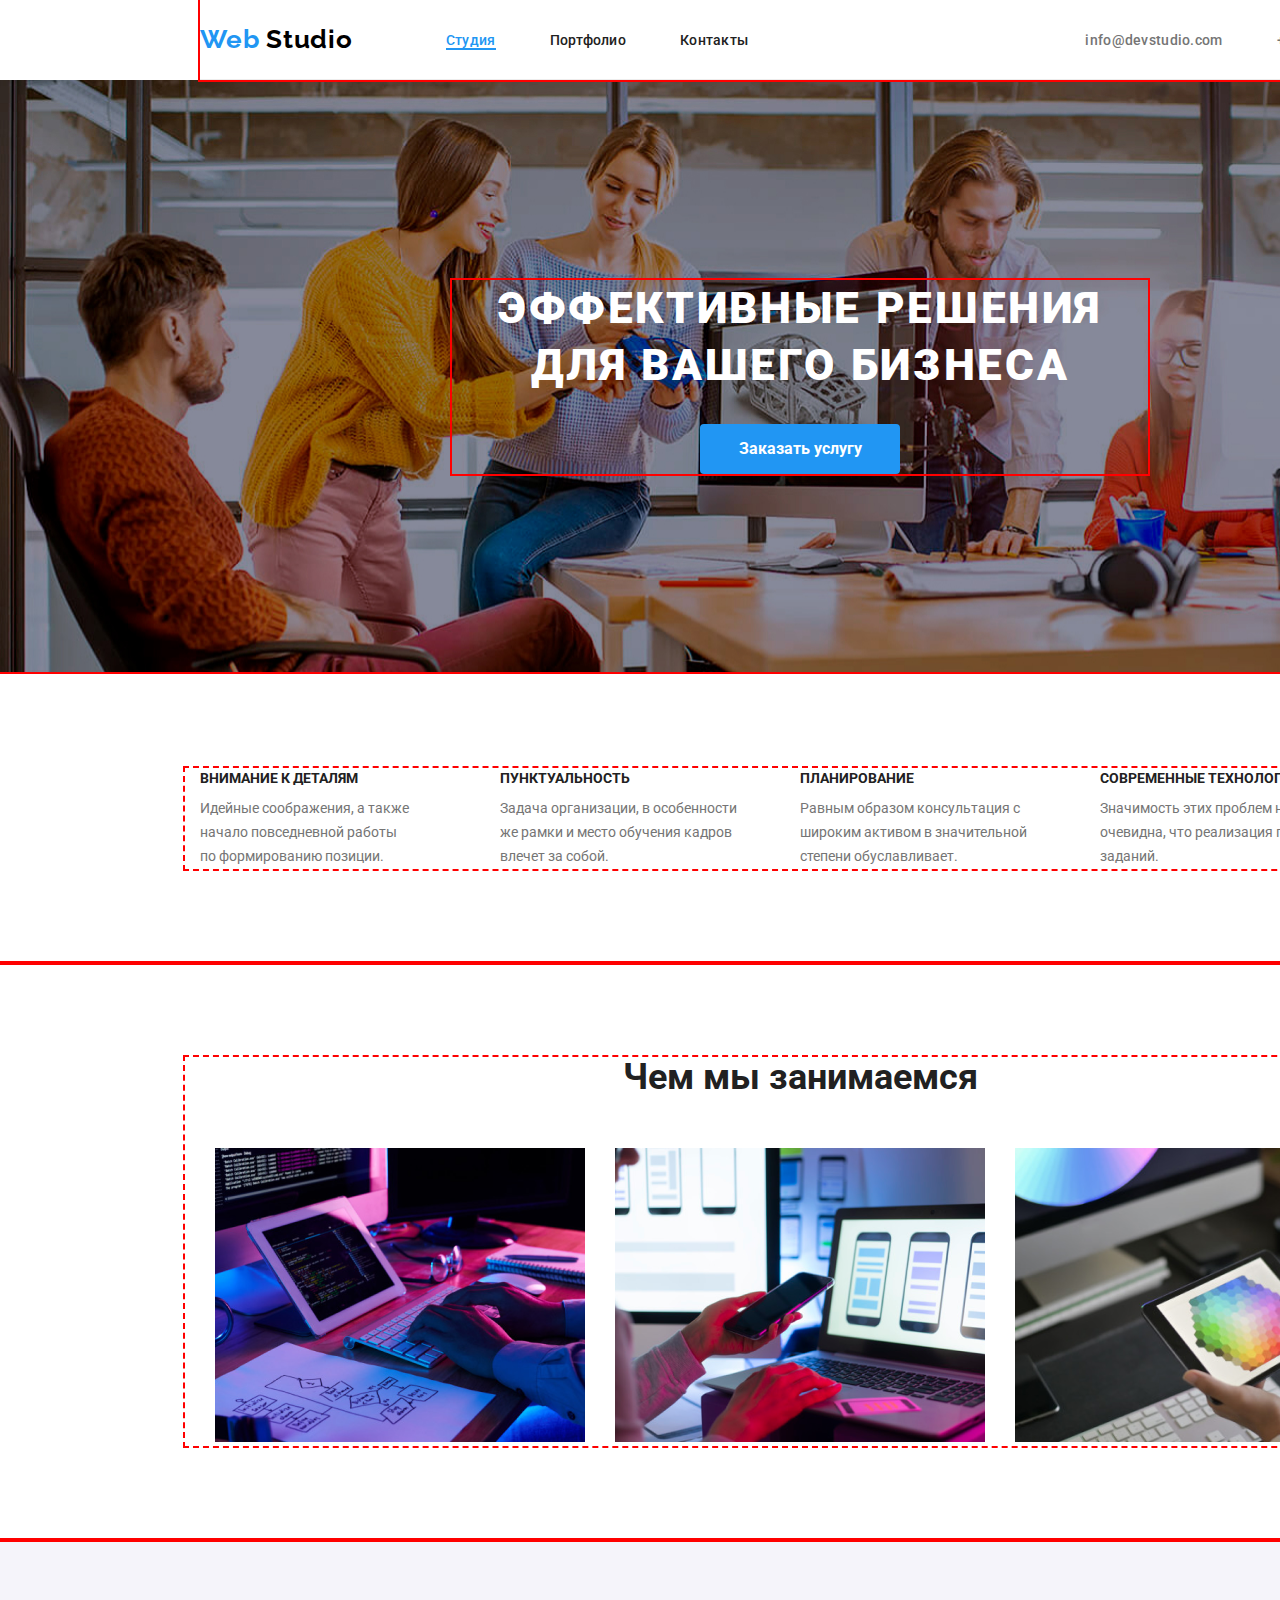
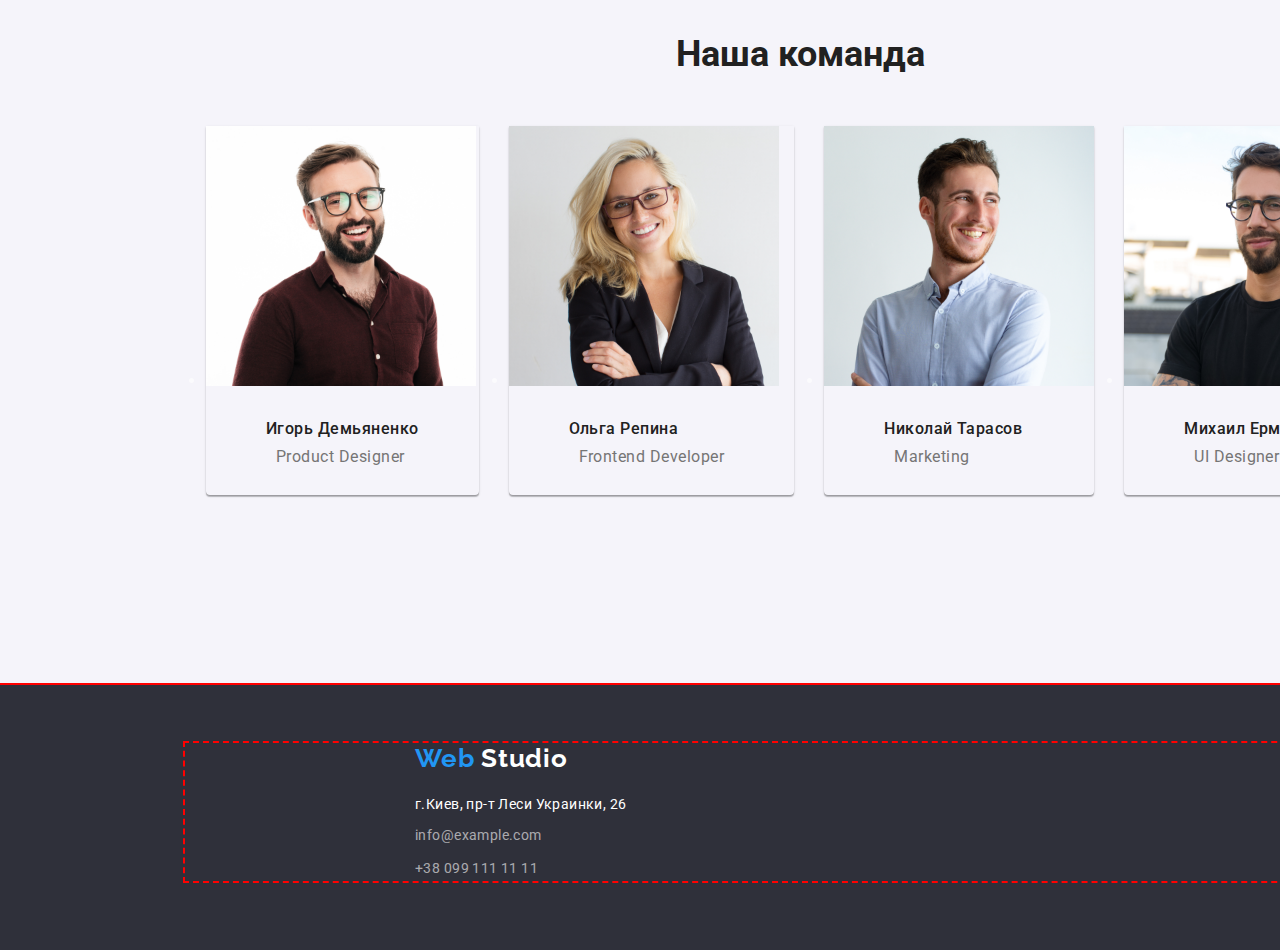
==== index.html @ 1b4ae02f "Делает отступы и сетки на страницах" ====
<!DOCTYPE html>
<html lang="eu">

<head>
    <meta charset="UTF-8">
    <meta name="viewport" content="width=device-width, initial-scale=1.0">
    <link rel="preconnect" href="https://fonts.gstatic.com">
    <link href="https://fonts.googleapis.com/css2?family=Raleway:wght@700&family=Roboto:wght@400;500;700;900&display=swap"
        rel="stylesheet">
    <link rel="stylesheet" type="text/css" href="css/style.css">
    <title>Studio</title>
</head>

<body class="page">

    <!--Шапка сайта-->
    <header class="header portfolio">
        <nav class="nav">

            <a href="index.html" class="logo">
                <span class="logo-web">Web</span> Studio
            </a>
        
            <div class="menu">
                <ul class="site-nav list">
                    <li class="li">
                        <a href="./index.html" class="link current">Студия</a>
                    </li>
                    <li class="li">
                        <a href="./portfolio.html" class="link">Портфолио</a>
                    </li>
                    <li class="li">
                        <a href="#" class="link">Контакты</a>
                    </li>
                </ul>
            </div>
        </nav>

        <div class="contact">
            <ul class="nav-contact list">
                <li class="li">
                    <a href="mail:vladzajcenko077@gmail.com" class="mail">info@devstudio.com</a>
                </li>
                <li class="li">
                    <a href="tel:+380976814617" class="tel">+38096-111-11-11</a>
                </li>
            </ul>
        </div>
    </header>

    <!--Контент страницы-->

    <main>

    <!--Герой-->
        <section class="hero">

            <div class="hero-div">
                <h1 class="hero-title">Эффективные решения <br>для вашего бизнеса</h1>
                <button class="button" type="button">Заказать услугу</button>
            </div>

        </section>
    <!--Особенности-->
        <section class="section feature">
            <div class="container">
                <ul class="feature-list">
                    <li class="li">
                        <h3 class="title">Внимание к деталям</h3>
                        <p class="text">Идейные соображения, а также<br>начало повседневной работы<br> по формированию позиции.</p>
                    </li>
                    <li class="li">
                        <h3 class="title">Пунктуальность</h3>
                        <p class="text">Задача организации, в особенности<br> же рамки и место обучения кадров<br> влечет за собой.
                        </p>
                    </li>
                    <li class="li">
                        <h3 class="title">Планирование</h3>
                        <p class="text">Равным образом консультация с<br> широким активом в значительной<br> степени обуславливает.
                        </p>
                    </li>
                    <li class="li">
                        <h3 class="title">Современные технологии</h3>
                        <p class="text">Значимость этих проблем настолько<br> очевидна, что реализация плановых<br> заданий.</p>
                    </li>
                </ul>
            </div>
        </section>
    <!--Чем мы занимаемся-->
        <section class="section work">
         
            <div class="container">
                <h2 class="section-title">Чем мы занимаемся</h2>

                    <ul class="work-team">
                        <li class="li">
                            <img src="./img/work-team/img.png" alt="Desktop applications" width="370" height="294">
                        </li>
                        <li class="li">
                            <img src="./img/work-team/img (1).png" alt="Mobile applications" width="370" height="294">
                        </li>
                        <li class="li">
                            <img src="./img/work-team/img (2).png" alt="Design solutions" width="370" height="294">
                        </li>
                    </ul>
            

            </div>
        </section>
    <!--Наша команда-->
        <section class="section team">
            <div class="container-our-team">

                <h2 class="section-title">Наша команда</h2>

                <ul class="team-list">
                    
                        <li class="li">
                            <img src="./img/our-team/Igor.png" alt="Igor Demyanenko" width="270" height="260">
                            <h3 class="name">Игорь Демьяненко </h3>
                            <p class="profesion" lang="eu">Product Designer</p>
                        </li>
                    
                    
                        <li class="li">
                            <img src="./img/our-team/Olga.png" alt="Olga Repina" width="270" height="260">
                            <h3 class="name">Ольга Репина </h3>
                            <p class="profesion" lang="eu">Frontend Developer</p>
                        </li>
                    
                    
                        <li class="li">
                            <img src="./img/our-team/Nikolay.png" alt="Nikolay Tarasov" width="270" height="260">
                            <h3 class="name">Николай Тарасов </h3>
                            <p class="profesion" lang="eu">Marketing</p>
                        </li>
                    
                    
                        <li class="li">
                            <img src="./img/our-team/Myhail.png" alt="Mikhail Ermakov" width="270" height="260">
                            <h3 class="name">Михаил Ермаков </h3>
                            <p class="profesion" lang="eu">UI Designer</p>
                        </li>
                    
                </ul>
            </div>
        </section>
    </main>
    
    <!--Подвал сайта-->
    <footer class="footer">
        <div class="container">
            <a href="index.html" class="logo">
                <span class="logo-web">Web</span> Studio
            </a>
        
            <div class="address">   
                        <address class="footer-map">
                            <a href="https://goo.gl/maps/x1BmMCi1yaTW1G2x5" target="_blank" class="addres">г.Киев, пр-т Леси Украинки, 26</a>
                        </address>
                    
                        <address class="footer-mail">
                            <a href="mail:vladzajcenko077@gmail.com" class="mail">info@example.com</a>
                        </address>
                
                        <address class="footer-tel">
                            <a href="tel:+380976814617" class="tel">+38 099 111 11 11</a>
                        </address>
            </div>
        </div>
    </footer>
</body>

</html>
---- css/style.css ----
:root {
  --font-text-title: 'Roboto', sans-serif;
  --font-text-logo: 'Raleway', sans-serif;

  --primary-text-color: rgba(255, 255, 255, 0.6);
  --title-text-color: #212121;
  --secondary-color: #2196f3;
  --paragraph-color: #757575;
}
* {
  margin: 0px;
  padding: 0px;
}
/*---Body---*/
.page {
  width: 1600px;
  background-color: #ffffff;
  color: var(--primary-text-color);
  font-family: var(--font-text-title);
}
.section-title {
  color: var(--title-text-color);
  font-family: var(--font-text-title);
  font-weight: 700;
  font-size: 36px;
  line-height: 1.16;

  text-align: center;
}
/*=====Container=====*/
.container {
  width: 1200px;
  padding-left: 15px;
  padding-right: 15px;
  margin-left: auto;
  margin-right: auto;
  outline: 2px dashed red;
}
/*---Logo---*/
.logo {
  color: #000000;
  font-family: var(--font-text-logo);
  font-size: 26px;
  font-weight: 700;
  line-height: 1.193;
  letter-spacing: 0.03em;

  text-decoration: none;
}
.footer .logo {
  color: #ffffff;
  font-family: var(--font-text-logo);
  font-size: 26px;
  font-weight: 700;
  line-height: 1.193;
  letter-spacing: 0.03em;

  text-decoration: none;
}
.logo-web {
  color: var(--secondary-color);
}

/*====== Header ======*/
.nav {
  display: flex;
  align-items: center;
}
header {
  outline: 2px solid red;
  width: 1200px;
  padding: 24px 0;
  margin-left: auto;
  margin-right: auto;
  display: flex;
}

/*========== Nav-contact ===========*/

.contact {
  display: flex;
  align-items: center;
  margin-left: auto;
}
.nav-contact .li {
  display: inline-block;
}
.nav-contact .tel,
.nav-contact .mail {
  color: var(--paragraph-color);
  font-size: 14px;
  font-family: var(--font-text-title);
  font-weight: 500;
  line-height: 1.1;
  letter-spacing: 0.02em;

  text-decoration: none;

  margin-left: 50px;
}
.nav-contact .mail {
  margin-left: 0px;
}
.nav-contact .tel:focus,
.nav-contact .tel:hover {
  color: var(--secondary-color);
  font-size: 14px;
  font-family: var(--font-text-title);
  font-weight: 500;
  letter-spacing: 0.02em;

  text-decoration: none;
}
.nav-contact .mail:focus,
.nav-contact .mail:hover {
  color: var(--secondary-color);
  font-size: 14px;
  font-family: var(--font-text-title);
  font-weight: 500;
  letter-spacing: 0.02em;

  text-decoration: none;
}

/*========= Site-nav ==========*/

.menu {
  margin-left: 93px;
  display: inline-block;
}
.site-nav .li {
  margin-left: 50px;
  display: inline-block;
}
.site-nav .li:first-child {
  margin-left: 0px;
}
.site-nav .link {
  color: var(--title-text-color);
  font-family: var(--font-text-title);
  font-size: 14px;
  font-weight: 500;
  line-height: 1.1;
  letter-spacing: 0.02em;

  text-decoration: none;
}
.site-nav .link.current {
  color: var(--secondary-color);
  border-bottom: 2px solid var(--secondary-color);
}
.site-nav .link:hover,
.site-nav .link:focus {
  color: var(--secondary-color);
  font-family: var(--font-text-title);
  font-size: 14px;
  font-weight: 500;
  letter-spacing: 0.02em;

  text-decoration: none;
}

/*========== Hero =========*/
.hero {
  width: 1600px;
  text-align: center;
  padding-top: 200px;
  padding-bottom: 200px;
  background: url('../img/Hero.jpg');
}
.hero-div {
  display: flex;
  flex-direction: column;
  align-items: center;
  width: 696px;
  margin-left: auto;
  margin-right: auto;
  outline: 2px solid red;
}
.hero-title {
  color: #ffffff;
  font-style: normal;
  font-family: var(--font-text-title);
  font-weight: 900;
  font-size: 44px;
  line-height: 1.3;
  letter-spacing: 0.06em;

  text-align: center;
  text-transform: uppercase;
}

.hero .button {
  width: 200px;
  height: 50px;

  color: #ffffff;
  font-family: var(--font-text-title);
  font-size: 16px;
  font-weight: 700;
  line-height: 1.8;

  background-color: var(--secondary-color);
  border: 6px solid var(--secondary-color);
  border-radius: 4px;

  margin-top: 30px;
}
/*---Feature---*/
.section.feature {
  padding-left: 15px;
  padding-right: 15px;
  padding-top: 94px;
  margin-left: auto;
  margin-right: auto;
  padding-bottom: 94px;

  outline: 2px solid red;
}
.feature-list {
  align-items: center;
  justify-content: ;
  display: flex;
}
.feature-list .li {
  margin-right: 30px;
  width: 270px;
}

.feature-list .title {
  color: var(--title-text-color);
  font-family: var(--font-text-title);
  font-weight: 700;
  font-size: 14px;
  line-height: 1.14;
  text-transform: uppercase;
}
.feature-list .text {
  color: var(--paragraph-color);
  font-family: var(--font-text-title);
  font-weight: 400;
  font-size: 14px;
  line-height: 1.7;

  margin-top: 10px;
}

/*---Work Team---*/
.container-work-list {
  margin-top: 50px;
  justify-content: center;
  display: flex;
}

.section.work {
  padding-left: 15px;
  padding-right: 15px;
  padding-top: 94px;
  margin-left: auto;
  margin-right: auto;
  padding-bottom: 94px;
  outline: 2px solid red;
}
.work-team {
  margin-top: 50px;
  justify-content: center;
  display: flex;
}
.work-team .li {
  margin-left: 30px;
}
.work-team .li:first-child {
  margin-left: 0px;
}

/*---Our-team---*/

.section.team {
  outline: 2px solid red;
  margin-left: auto;
  margin-right: auto;
  background: #f5f4fa;
  padding: 94px 0px;
}
.team-list {
  margin-top: 50px;

  justify-content: center;
  display: flex;
}
.team-list .li {
  margin-right: 30px;
  box-shadow: 0px 1px 3px rgba(0, 0, 0, 0.12), 0px 1px 1px rgba(0, 0, 0, 0.14), 0px 2px 1px rgba(0, 0, 0, 0.2);
  border-radius: 0px 0px 4px 4px;
}
.team-list .li:last-child {
  margin-right: 0px;
}
.team-list .name {
  margin: 30px 60px 10px 60px;

  color: var(--title-text-color);
  font-family: var(--font-text-title);
  font-size: 16px;
  font-weight: 500;
  line-height: 1.1;
  letter-spacing: 0.03em;
}
.team-list .profesion {
  margin: 10px 70px 30px 70px;

  color: var(--paragraph-color);
  font-family: var(--font-text-title);
  font-style: normal;
  font-weight: 400;
  font-size: 16px;
  line-height: 1.1;
  letter-spacing: 0.03em;
}

/*---Footer---*/

footer {
  width: 1600px;
  background-color: #2f303a;
  padding: 60px 0px;
}
.footer .logo {
  margin-left: 215px;
}
.footer .address {
  width: 231px;
  margin-top: 20px;
  margin-left: 215px;
}
.footer .addres {
  color: #ffffff;
  font-family: var(--font-text-title);
  font-size: 14px;
  font-weight: 400;
  font-style: normal;
  line-height: 1.4;
  letter-spacing: 0.03em;
  text-decoration: none;
}
.footer .mail,
.footer .tel {
  color: rgba(255, 255, 255, 0.6);
  font-family: var(--font-text-title);
  font-size: 14px;
  font-weight: 400;
  font-style: normal;
  line-height: 1.7;
  letter-spacing: 0.03em;
  text-decoration: none;
}
.footer .mail:hover,
.footer .mail:focus {
  color: var(--secondary-color);
}
.footer .tel:hover,
.footer .tel:focus {
  color: var(--secondary-color);
}

/*---PORTFOLIO---*/

.header.portfolio {
  border-bottom: 1px solid #ececec;
}

/*---CONTENT---*/

.content {
  width: 1170px;
  margin-left: auto;
  margin-right: auto;
  margin-top: 94px;
}

/*---Filter-list---*/

.filter-list {
  margin-left: 280px;
}
.filter-list .li {
  height: 38px;
  margin-left: 10px;
  display: inline-block;
}
.filter-list .li:first-child {
  margin-left: 0px;
}
.filter-list .button {
  justify-content: center;
  font-family: Roboto, sans-serif;
  font-weight: 500;
  font-size: 16px;
  line-height: 1.6;
  letter-spacing: 0.03em;
  text-align: center;

  background-color: #f5f4fa;
  border: 2px solid #f5f4fa;
  border-radius: 4px;
}
.filter-list .button:hover {
  background-color: #2196f3;
  color: #ffffff;
  border: 2px solid #2196f3;
}
.filter-list .button:focus {
  background-color: #2196f3;
  color: #ffffff;
  border: 2px solid #2196f3;
}

/*---Work-list---*/
.container-our-team {
  width: 1200px;
  padding-left: 0px;
  padding-right: 0px;
  padding-bottom: 94px;
  margin-left: auto;
  margin-right: auto;
}
.work-list {
  display: flex;
  flex-wrap: wrap;

  margin-left: -30px;
  margin-top: -30px;
  padding: 0;
}
.work-list .li {
  padding: 0px;
  margin-left: 30px;
  margin-top: 30px;
  flex-basis: calc(100% / 3 - 30px);

  outline: 2px solid #eeeeee;
  width: 370px;
}
.work-list .title {
  color: var(--title-text-color);
  font-family: Roboto, sans-serif;
  font-size: 18px;
  font-weight: 700;
  line-height: 2;
  letter-spacing: 0.06em;

  margin-top: 20px;
  margin-left: 24px;
}
.work-list .text {
  color: var(--paragraph-color);
  font-family: Roboto, sans-serif;
  font-size: 16px;
  font-weight: 400;
  line-height: 1.8;
  letter-spacing: 0.03em;

  margin-top: 4px;
  margin-bottom: 20px;
  margin-left: 24px;
}
.work-list .link {
  text-decoration: none;
}
/*---Addres---*/
.footer-map,
.footer-mail,
.footer-tel {
  margin-bottom: 9px;
}
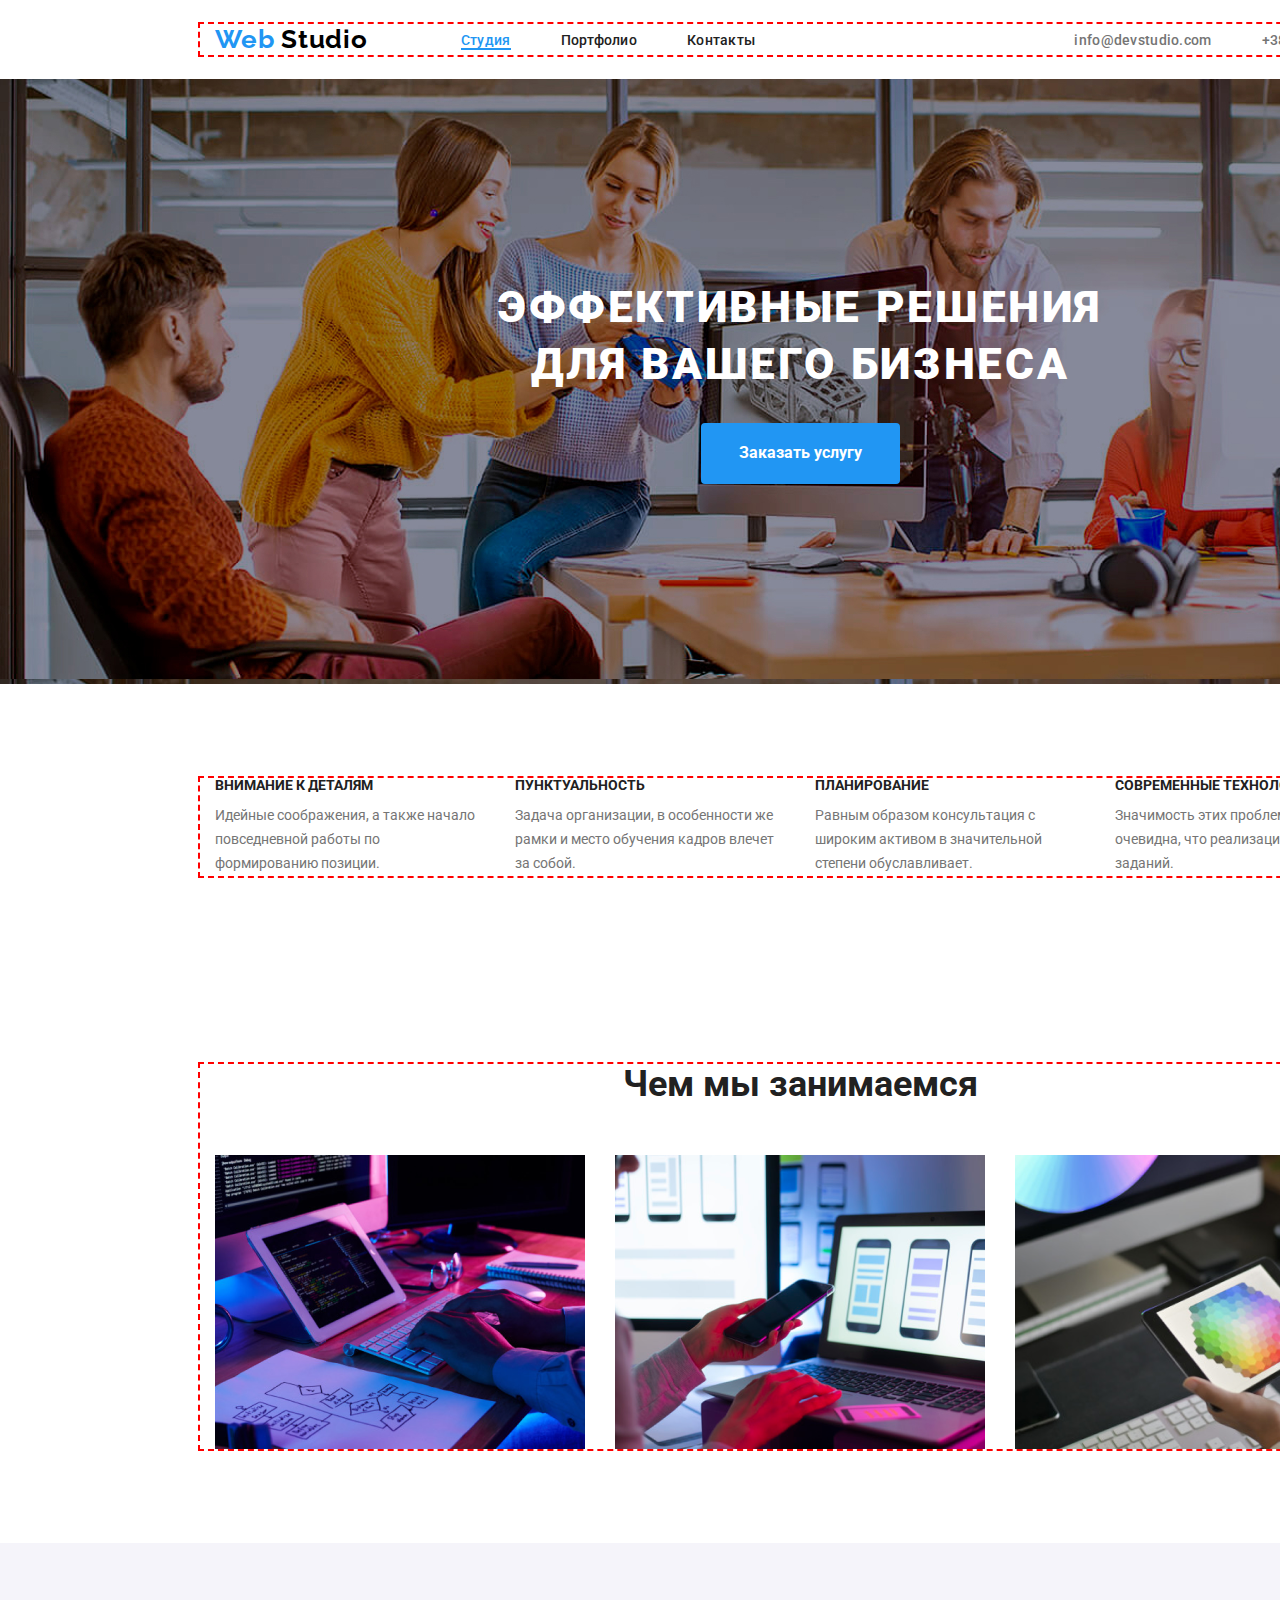
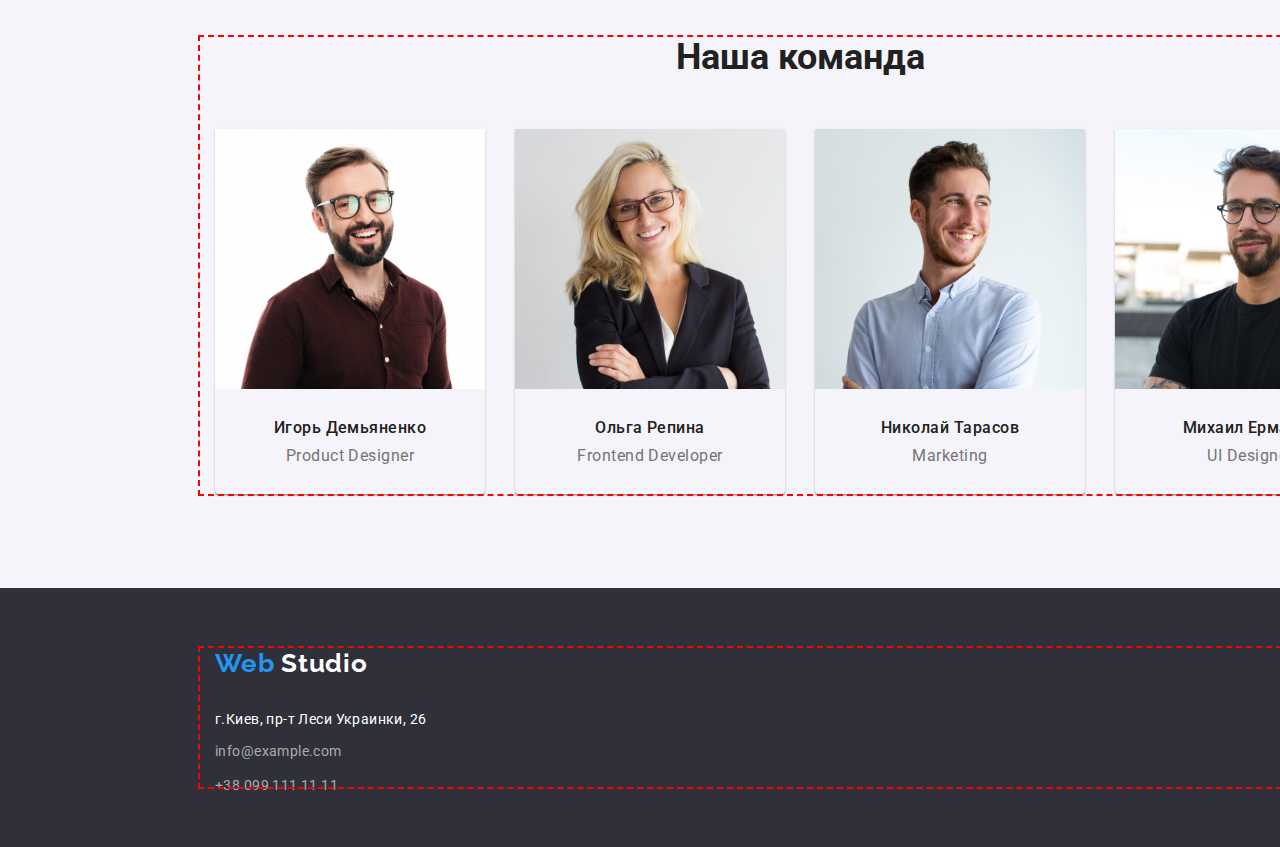
==== commit 6485775b: "правик" ====
--- a/index.html
+++ b/index.html
@@ -14,49 +14,49 @@
 <body class="page">
 
     <!--Шапка сайта-->
-    <header class="header portfolio">
-        <nav class="nav">
-
-            <a href="index.html" class="logo">
-                <span class="logo-web">Web</span> Studio
-            </a>
+    <header class="header">
+        <div class="container">
+            <nav class="nav">
+
+                <a href="index.html" class="logo">
+                    <span class="logo-web">Web</span> Studio
+                </a>
+            
+                
+                    <ul class="site-nav list">
+                        <li class="li">
+                            <a href="./index.html" class="link current">Студия</a>
+                        </li>
+                        <li class="li">
+                            <a href="./portfolio.html" class="link">Портфолио</a>
+                        </li>
+                        <li class="li">
+                            <a href="#" class="link">Контакты</a>
+                        </li>
+                    </ul>
+                    
+            </nav>
+
+                <ul class="nav-contact list">
+                    <li class="li">
+                        <a href="mail:vladzajcenko077@gmail.com" class="mail">info@devstudio.com</a>
+                    </li>
+                    <li class="li">
+                        <a href="tel:+380976814617" class="tel">+38096-111-11-11</a>
+                    </li>
+                </ul>
         
-            <div class="menu">
-                <ul class="site-nav list">
-                    <li class="li">
-                        <a href="./index.html" class="link current">Студия</a>
-                    </li>
-                    <li class="li">
-                        <a href="./portfolio.html" class="link">Портфолио</a>
-                    </li>
-                    <li class="li">
-                        <a href="#" class="link">Контакты</a>
-                    </li>
-                </ul>
-            </div>
-        </nav>
-
-        <div class="contact">
-            <ul class="nav-contact list">
-                <li class="li">
-                    <a href="mail:vladzajcenko077@gmail.com" class="mail">info@devstudio.com</a>
-                </li>
-                <li class="li">
-                    <a href="tel:+380976814617" class="tel">+38096-111-11-11</a>
-                </li>
-            </ul>
         </div>
     </header>
 
     <!--Контент страницы-->
 
     <main>
-
     <!--Герой-->
         <section class="hero">
 
             <div class="hero-div">
-                <h1 class="hero-title">Эффективные решения <br>для вашего бизнеса</h1>
+                <h1 class="hero-title">Эффективные решения для вашего бизнеса</h1>
                 <button class="button" type="button">Заказать услугу</button>
             </div>
 
@@ -64,26 +64,36 @@
     <!--Особенности-->
         <section class="section feature">
             <div class="container">
+                
                 <ul class="feature-list">
                     <li class="li">
-                        <h3 class="title">Внимание к деталям</h3>
-                        <p class="text">Идейные соображения, а также<br>начало повседневной работы<br> по формированию позиции.</p>
-                    </li>
-                    <li class="li">
-                        <h3 class="title">Пунктуальность</h3>
-                        <p class="text">Задача организации, в особенности<br> же рамки и место обучения кадров<br> влечет за собой.
-                        </p>
-                    </li>
-                    <li class="li">
-                        <h3 class="title">Планирование</h3>
-                        <p class="text">Равным образом консультация с<br> широким активом в значительной<br> степени обуславливает.
-                        </p>
-                    </li>
-                    <li class="li">
-                        <h3 class="title">Современные технологии</h3>
-                        <p class="text">Значимость этих проблем настолько<br> очевидна, что реализация плановых<br> заданий.</p>
-                    </li>
-                </ul>
+                        <div class="feature-list-div">
+                            <h3 class="title">Внимание к деталям</h3>
+                            <p class="text">Идейные соображения, а также начало повседневной работы по формированию позиции.</p>
+                        </div>
+                    </li>
+                    <li class="li">
+                        <div class="feature-list-div">
+                            <h3 class="title">Пунктуальность</h3>
+                            <p class="text">Задача организации, в особенности же рамки и место обучения кадров  влечет за собой.
+                            </p>
+                        </div>
+                    </li>
+                    <li class="li">
+                        <div class="feature-list-div">
+                            <h3 class="title">Планирование</h3>
+                            <p class="text">Равным образом консультация с широким активом в значительной степени обуславливает.
+                            </p>
+                        </div>
+                    </li>
+                    <li class="li">
+                        <div class="feature-list-div">
+                            <h3 class="title">Современные технологии</h3>
+                            <p class="text">Значимость этих проблем настолько очевидна, что реализация плановых заданий.</p>
+                        <div
+                    </li>
+                </ul>
+           
             </div>
         </section>
     <!--Чем мы занимаемся-->
@@ -109,7 +119,7 @@
         </section>
     <!--Наша команда-->
         <section class="section team">
-            <div class="container-our-team">
+            <div class="container">
 
                 <h2 class="section-title">Наша команда</h2>
 
@@ -117,29 +127,37 @@
                     
                         <li class="li">
                             <img src="./img/our-team/Igor.png" alt="Igor Demyanenko" width="270" height="260">
-                            <h3 class="name">Игорь Демьяненко </h3>
-                            <p class="profesion" lang="eu">Product Designer</p>
+                            <div class="team-list-div">
+                                <h3 class="name">Игорь Демьяненко </h3>
+                                <p class="profesion" lang="eu">Product Designer</p>
+                            </div>
                         </li>
                     
                     
                         <li class="li">
                             <img src="./img/our-team/Olga.png" alt="Olga Repina" width="270" height="260">
-                            <h3 class="name">Ольга Репина </h3>
-                            <p class="profesion" lang="eu">Frontend Developer</p>
+                            <div class="team-list-div">
+                                <h3 class="name">Ольга Репина </h3>
+                                <p class="profesion" lang="eu">Frontend Developer</p>
+                            </div>
                         </li>
                     
                     
                         <li class="li">
                             <img src="./img/our-team/Nikolay.png" alt="Nikolay Tarasov" width="270" height="260">
-                            <h3 class="name">Николай Тарасов </h3>
-                            <p class="profesion" lang="eu">Marketing</p>
+                            <div class="team-list-div">
+                                <h3 class="name">Николай Тарасов </h3>
+                                <p class="profesion" lang="eu">Marketing</p>
+                            </div>
                         </li>
                     
                     
                         <li class="li">
                             <img src="./img/our-team/Myhail.png" alt="Mikhail Ermakov" width="270" height="260">
-                            <h3 class="name">Михаил Ермаков </h3>
-                            <p class="profesion" lang="eu">UI Designer</p>
+                            <div class="team-list-div">
+                                <h3 class="name">Михаил Ермаков </h3>
+                                <p class="profesion" lang="eu">UI Designer</p>
+                            </div>
                         </li>
                     
                 </ul>
@@ -150,23 +168,33 @@
     <!--Подвал сайта-->
     <footer class="footer">
         <div class="container">
-            <a href="index.html" class="logo">
-                <span class="logo-web">Web</span> Studio
-            </a>
-        
-            <div class="address">   
+
+            <div class="footer-logo">
+                <a href="index.html" class="logo">
+                    <span class="logo-web">Web</span> Studio
+                </a>
+            </div>
+
+            <div class="address"> 
+                <ul class="footer-list">
+                    <li class="footer-list-link">
                         <address class="footer-map">
                             <a href="https://goo.gl/maps/x1BmMCi1yaTW1G2x5" target="_blank" class="addres">г.Киев, пр-т Леси Украинки, 26</a>
                         </address>
-                    
+                    </li>
+                    <li class="footer-list-link">
                         <address class="footer-mail">
                             <a href="mail:vladzajcenko077@gmail.com" class="mail">info@example.com</a>
                         </address>
-                
+                    </li>
+                    <li class="footer-list-link">
                         <address class="footer-tel">
                             <a href="tel:+380976814617" class="tel">+38 099 111 11 11</a>
                         </address>
-            </div>
+                    </li>
+                </ul>
+            </div>
+        
         </div>
     </footer>
 </body>
--- a/css/style.css
+++ b/css/style.css
@@ -10,6 +10,15 @@
 * {
   margin: 0px;
   padding: 0px;
+  box-sizing: border-box;
+}
+img {
+  display: block;
+  max-width: 100%;
+  height: auto;
+}
+li {
+  list-style: none;
 }
 /*---Body---*/
 .page {
@@ -27,6 +36,7 @@
 
   text-align: center;
 }
+
 /*=====Container=====*/
 .container {
   width: 1200px;
@@ -36,6 +46,22 @@
   margin-right: auto;
   outline: 2px dashed red;
 }
+
+/*====== Header ======*/
+.nav {
+  display: flex;
+  align-items: center;
+}
+header {
+  width: 1200px;
+  padding: 24px 0;
+  margin-left: auto;
+  margin-right: auto;
+}
+.header .container {
+  display: flex;
+}
+
 /*---Logo---*/
 .logo {
   color: #000000;
@@ -46,6 +72,8 @@
   letter-spacing: 0.03em;
 
   text-decoration: none;
+
+  margin-right: 93px;
 }
 .footer .logo {
   color: #ffffff;
@@ -61,29 +89,57 @@
   color: var(--secondary-color);
 }
 
-/*====== Header ======*/
+/*========= Site-nav ==========*/
 .nav {
   display: flex;
-  align-items: center;
-}
-header {
-  outline: 2px solid red;
-  width: 1200px;
-  padding: 24px 0;
-  margin-left: auto;
-  margin-right: auto;
-  display: flex;
+  margin-right: auto;
+}
+.site-nav {
+  display: flex;
+  align-items: center;
+}
+.site-nav .li:last-child {
+  margin-right: 0px;
+}
+.site-nav .li {
+  margin-right: 50px;
+}
+.site-nav .link {
+  color: var(--title-text-color);
+  font-family: var(--font-text-title);
+  font-size: 14px;
+  font-weight: 500;
+  line-height: 1.1;
+  letter-spacing: 0.02em;
+
+  text-decoration: none;
+}
+.site-nav .link.current {
+  color: var(--secondary-color);
+  border-bottom: 2px solid var(--secondary-color);
+}
+.site-nav .link:hover,
+.site-nav .link:focus {
+  color: var(--secondary-color);
+  font-family: var(--font-text-title);
+  font-size: 14px;
+  font-weight: 500;
+  letter-spacing: 0.02em;
+
+  text-decoration: none;
 }
 
 /*========== Nav-contact ===========*/
 
-.contact {
-  display: flex;
-  align-items: center;
-  margin-left: auto;
+.nav-contact {
+  display: flex;
+  align-items: center;
 }
 .nav-contact .li {
-  display: inline-block;
+  margin-left: 50px;
+}
+.nav-contact .li:not(:last-child) {
+  margin-left: 0px;
 }
 .nav-contact .tel,
 .nav-contact .mail {
@@ -95,8 +151,6 @@
   letter-spacing: 0.02em;
 
   text-decoration: none;
-
-  margin-left: 50px;
 }
 .nav-contact .mail {
   margin-left: 0px;
@@ -116,44 +170,6 @@
   color: var(--secondary-color);
   font-size: 14px;
   font-family: var(--font-text-title);
-  font-weight: 500;
-  letter-spacing: 0.02em;
-
-  text-decoration: none;
-}
-
-/*========= Site-nav ==========*/
-
-.menu {
-  margin-left: 93px;
-  display: inline-block;
-}
-.site-nav .li {
-  margin-left: 50px;
-  display: inline-block;
-}
-.site-nav .li:first-child {
-  margin-left: 0px;
-}
-.site-nav .link {
-  color: var(--title-text-color);
-  font-family: var(--font-text-title);
-  font-size: 14px;
-  font-weight: 500;
-  line-height: 1.1;
-  letter-spacing: 0.02em;
-
-  text-decoration: none;
-}
-.site-nav .link.current {
-  color: var(--secondary-color);
-  border-bottom: 2px solid var(--secondary-color);
-}
-.site-nav .link:hover,
-.site-nav .link:focus {
-  color: var(--secondary-color);
-  font-family: var(--font-text-title);
-  font-size: 14px;
   font-weight: 500;
   letter-spacing: 0.02em;
 
@@ -166,7 +182,7 @@
   text-align: center;
   padding-top: 200px;
   padding-bottom: 200px;
-  background: url('../img/Hero.jpg');
+  background: url('../img/Hero.jpg'), rgba(47, 48, 58, 0.4);
 }
 .hero-div {
   display: flex;
@@ -175,7 +191,6 @@
   width: 696px;
   margin-left: auto;
   margin-right: auto;
-  outline: 2px solid red;
 }
 .hero-title {
   color: #ffffff;
@@ -191,9 +206,7 @@
 }
 
 .hero .button {
-  width: 200px;
-  height: 50px;
-
+  padding: 10px 32px;
   color: #ffffff;
   font-family: var(--font-text-title);
   font-size: 16px;
@@ -214,16 +227,16 @@
   margin-left: auto;
   margin-right: auto;
   padding-bottom: 94px;
-
-  outline: 2px solid red;
 }
 .feature-list {
   align-items: center;
-  justify-content: ;
-  display: flex;
+  justify-content: center;
+  display: flex;
+  margin-right: -30px;
 }
 .feature-list .li {
   margin-right: 30px;
+  flex-basis: calc(100% / 4 - 30px);
   width: 270px;
 }
 
@@ -246,11 +259,6 @@
 }
 
 /*---Work Team---*/
-.container-work-list {
-  margin-top: 50px;
-  justify-content: center;
-  display: flex;
-}
 
 .section.work {
   padding-left: 15px;
@@ -259,24 +267,23 @@
   margin-left: auto;
   margin-right: auto;
   padding-bottom: 94px;
-  outline: 2px solid red;
 }
 .work-team {
   margin-top: 50px;
+  margin-left: -30px;
   justify-content: center;
   display: flex;
+  flex-wrap: wrap;
 }
 .work-team .li {
   margin-left: 30px;
-}
-.work-team .li:first-child {
-  margin-left: 0px;
+  flex-basis: calc((100% - 90px) / 3);
+  width: 370px;
 }
 
 /*---Our-team---*/
 
 .section.team {
-  outline: 2px solid red;
   margin-left: auto;
   margin-right: auto;
   background: #f5f4fa;
@@ -284,21 +291,23 @@
 }
 .team-list {
   margin-top: 50px;
-
-  justify-content: center;
-  display: flex;
+  display: flex;
+  margin-right: -30px;
 }
 .team-list .li {
+  text-align: center;
   margin-right: 30px;
+  width: 270px;
+  flex-basis: calc(100% / 4 - 30px);
   box-shadow: 0px 1px 3px rgba(0, 0, 0, 0.12), 0px 1px 1px rgba(0, 0, 0, 0.14), 0px 2px 1px rgba(0, 0, 0, 0.2);
   border-radius: 0px 0px 4px 4px;
 }
-.team-list .li:last-child {
-  margin-right: 0px;
+
+.team-list-div {
+  padding-bottom: 30px;
+  padding-top: 30px;
 }
 .team-list .name {
-  margin: 30px 60px 10px 60px;
-
   color: var(--title-text-color);
   font-family: var(--font-text-title);
   font-size: 16px;
@@ -307,7 +316,7 @@
   letter-spacing: 0.03em;
 }
 .team-list .profesion {
-  margin: 10px 70px 30px 70px;
+  margin-top: 10px;
 
   color: var(--paragraph-color);
   font-family: var(--font-text-title);
@@ -320,19 +329,12 @@
 
 /*---Footer---*/
 
-footer {
+.footer {
   width: 1600px;
   background-color: #2f303a;
   padding: 60px 0px;
 }
-.footer .logo {
-  margin-left: 215px;
-}
-.footer .address {
-  width: 231px;
-  margin-top: 20px;
-  margin-left: 215px;
-}
+
 .footer .addres {
   color: #ffffff;
   font-family: var(--font-text-title);
@@ -372,74 +374,70 @@
 /*---CONTENT---*/
 
 .content {
-  width: 1170px;
+  width: 1200px;
   margin-left: auto;
   margin-right: auto;
   margin-top: 94px;
+  margin-bottom: 94px;
 }
 
 /*---Filter-list---*/
 
 .filter-list {
-  margin-left: 280px;
+  display: flex;
+  justify-content: center;
+  padding-top: 94px;
 }
 .filter-list .li {
-  height: 38px;
   margin-left: 10px;
-  display: inline-block;
 }
 .filter-list .li:first-child {
   margin-left: 0px;
 }
 .filter-list .button {
   justify-content: center;
-  font-family: Roboto, sans-serif;
+  align-items: center;
+  font-family: var(--font-text-title);
   font-weight: 500;
   font-size: 16px;
   line-height: 1.6;
   letter-spacing: 0.03em;
-  text-align: center;
+
+  padding: 6px 22px;
 
   background-color: #f5f4fa;
   border: 2px solid #f5f4fa;
   border-radius: 4px;
 }
+.filter-list .button:focus,
 .filter-list .button:hover {
   background-color: #2196f3;
   color: #ffffff;
   border: 2px solid #2196f3;
 }
-.filter-list .button:focus {
-  background-color: #2196f3;
-  color: #ffffff;
-  border: 2px solid #2196f3;
-}
 
 /*---Work-list---*/
-.container-our-team {
+.container-list {
   width: 1200px;
-  padding-left: 0px;
-  padding-right: 0px;
-  padding-bottom: 94px;
   margin-left: auto;
   margin-right: auto;
 }
 .work-list {
   display: flex;
   flex-wrap: wrap;
+  list-style: none;
 
   margin-left: -30px;
   margin-top: -30px;
-  padding: 0;
-}
-.work-list .li {
-  padding: 0px;
+  padding-top: 50px;
+  padding-bottom: 94px;
+}
+.work-list-item {
+  /* flex-basis: calc(100% / 3 - 30px); */
+  flex-basis: calc((100% - 90px) / 3);
   margin-left: 30px;
   margin-top: 30px;
-  flex-basis: calc(100% / 3 - 30px);
-
-  outline: 2px solid #eeeeee;
-  width: 370px;
+  border: 2px solid #eeeeee;
 }
 .work-list .title {
   color: var(--title-text-color);
@@ -468,8 +466,30 @@
   text-decoration: none;
 }
 /*---Addres---*/
-.footer-map,
-.footer-mail,
-.footer-tel {
-  margin-bottom: 9px;
-}
+.addres-list {
+  display: flex;
+}
+.footer {
+  display: flex;
+  margin-left: auto;
+  margin-right: auto;
+}
+.footer .logo {
+  margin-right: 0px;
+}
+.footer-address {
+  width: 240px;
+}
+.footer-list {
+  display: flex;
+  flex-direction: column;
+  margin-top: 30px;
+  margin-bottom: -10px;
+}
+.footer-list-link {
+  margin-bottom: 10px;
+  flex-basis: calc(100% / 3 -10px);
+}
+.footer-list-link:last-child {
+  margin-bottom: 0;
+}
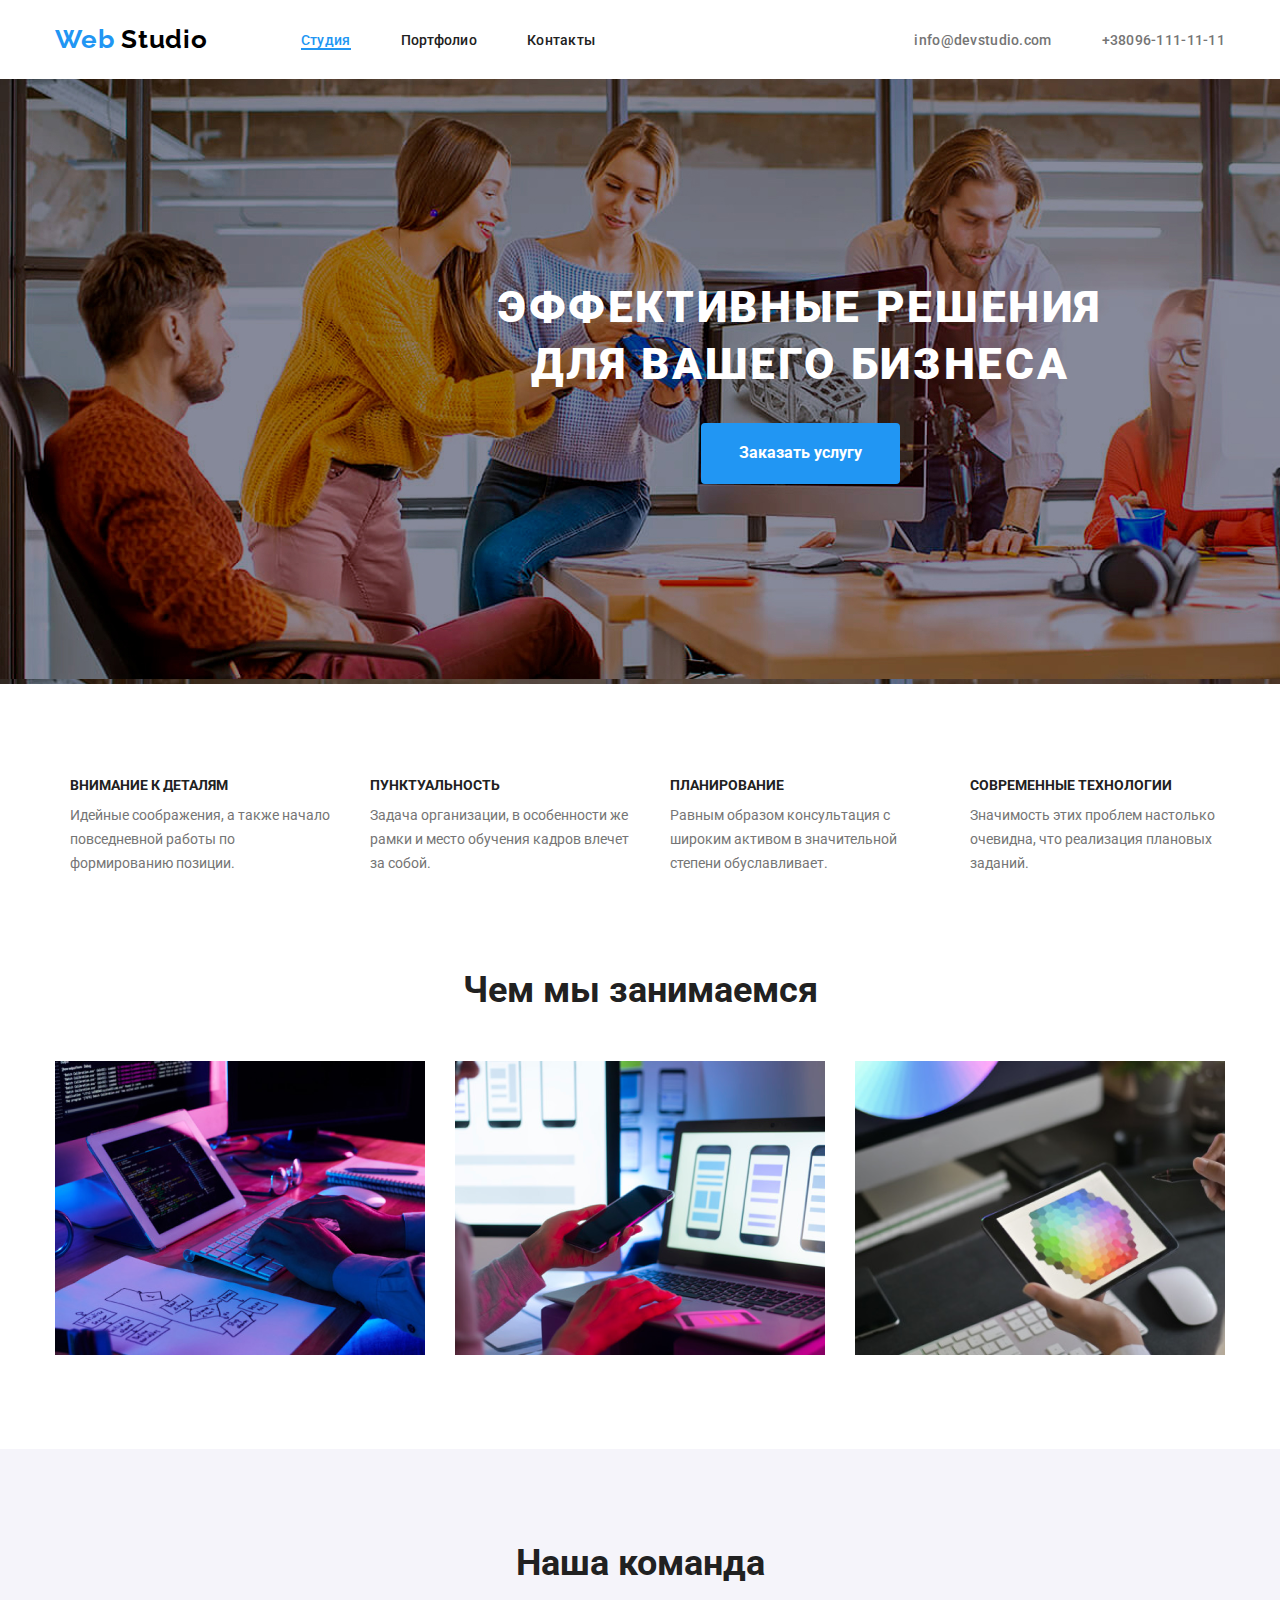
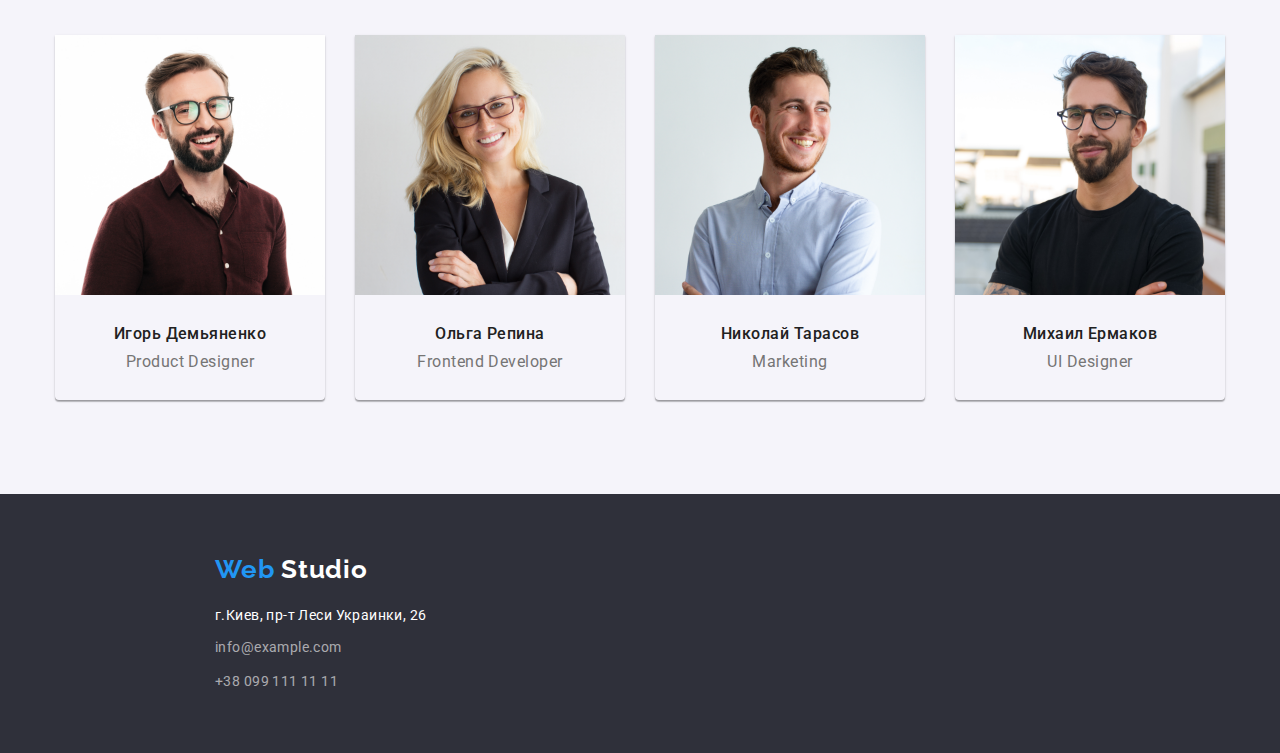
==== commit b948a20a: "правки" ====
--- a/index.html
+++ b/index.html
@@ -169,33 +169,30 @@
     <footer class="footer">
         <div class="container">
 
-            <div class="footer-logo">
+            <div class="footer-container-left">
+
                 <a href="index.html" class="logo">
                     <span class="logo-web">Web</span> Studio
                 </a>
+            
+                <address>
+                    <ul class="footer-list">
+                        <li class="footer-list-link">
+                            <a href="https://goo.gl/maps/x1BmMCi1yaTW1G2x5" target="_blank" class="addres">г.Киев, пр-т Леси Украинки, 26</a>
+                        </li>
+                        <li class="footer-list-link">
+                            <a href="mail:vladzajcenko077@gmail.com" class="mail">info@example.com</a>
+                        </li>
+                        <li class="footer-list-link">
+                            <a href="tel:+380976814617" class="tel">+38 099 111 11 11</a>
+                        </li>
+                    </ul>
+                </address>
             </div>
+        </div>
+        
 
-            <div class="address"> 
-                <ul class="footer-list">
-                    <li class="footer-list-link">
-                        <address class="footer-map">
-                            <a href="https://goo.gl/maps/x1BmMCi1yaTW1G2x5" target="_blank" class="addres">г.Киев, пр-т Леси Украинки, 26</a>
-                        </address>
-                    </li>
-                    <li class="footer-list-link">
-                        <address class="footer-mail">
-                            <a href="mail:vladzajcenko077@gmail.com" class="mail">info@example.com</a>
-                        </address>
-                    </li>
-                    <li class="footer-list-link">
-                        <address class="footer-tel">
-                            <a href="tel:+380976814617" class="tel">+38 099 111 11 11</a>
-                        </address>
-                    </li>
-                </ul>
-            </div>
         
-        </div>
     </footer>
 </body>
 
--- a/css/style.css
+++ b/css/style.css
@@ -6,12 +6,22 @@
   --title-text-color: #212121;
   --secondary-color: #2196f3;
   --paragraph-color: #757575;
+  --bacground-color: #ffffff;
 }
 * {
   margin: 0px;
   padding: 0px;
   box-sizing: border-box;
 }
+h1,
+h2,
+h3,
+h4,
+h5,
+h6,
+p {
+  margin: 0;
+}
 img {
   display: block;
   max-width: 100%;
@@ -19,22 +29,6 @@
 }
 li {
   list-style: none;
-}
-/*---Body---*/
-.page {
-  width: 1600px;
-  background-color: #ffffff;
-  color: var(--primary-text-color);
-  font-family: var(--font-text-title);
-}
-.section-title {
-  color: var(--title-text-color);
-  font-family: var(--font-text-title);
-  font-weight: 700;
-  font-size: 36px;
-  line-height: 1.16;
-
-  text-align: center;
 }
 
 /*=====Container=====*/
@@ -44,7 +38,26 @@
   padding-right: 15px;
   margin-left: auto;
   margin-right: auto;
-  outline: 2px dashed red;
+  /* outline: 2px dashed red; */
+}
+
+/*===========Body=========*/
+.page {
+  /* width: 1600px; */
+  background-color: var(--bacground-color);
+  color: var(--primary-text-color);
+  font-family: var(--font-text-title);
+}
+
+/*==========SECTION-TITLE========*/
+.section-title {
+  color: var(--title-text-color);
+  font-family: var(--font-text-title);
+  font-weight: 700;
+  font-size: 36px;
+  line-height: 1.16;
+
+  text-align: center;
 }
 
 /*====== Header ======*/
@@ -62,7 +75,7 @@
   display: flex;
 }
 
-/*---Logo---*/
+/*========Logo-HEADER========*/
 .logo {
   color: #000000;
   font-family: var(--font-text-logo);
@@ -75,35 +88,25 @@
 
   margin-right: 93px;
 }
-.footer .logo {
-  color: #ffffff;
-  font-family: var(--font-text-logo);
-  font-size: 26px;
-  font-weight: 700;
-  line-height: 1.193;
-  letter-spacing: 0.03em;
-
-  text-decoration: none;
-}
 .logo-web {
   color: var(--secondary-color);
 }
 
 /*========= Site-nav ==========*/
 .nav {
-  display: flex;
   margin-right: auto;
 }
 .site-nav {
   display: flex;
   align-items: center;
+}
+.site-nav .li {
+  margin-right: 50px;
 }
 .site-nav .li:last-child {
   margin-right: 0px;
 }
-.site-nav .li {
-  margin-right: 50px;
-}
+
 .site-nav .link {
   color: var(--title-text-color);
   font-family: var(--font-text-title);
@@ -138,7 +141,7 @@
 .nav-contact .li {
   margin-left: 50px;
 }
-.nav-contact .li:not(:last-child) {
+.nav-contact .li:first-child {
   margin-left: 0px;
 }
 .nav-contact .tel,
@@ -151,9 +154,6 @@
   letter-spacing: 0.02em;
 
   text-decoration: none;
-}
-.nav-contact .mail {
-  margin-left: 0px;
 }
 .nav-contact .tel:focus,
 .nav-contact .tel:hover {
@@ -226,7 +226,7 @@
   padding-top: 94px;
   margin-left: auto;
   margin-right: auto;
-  padding-bottom: 94px;
+  padding-bottom: 47px;
 }
 .feature-list {
   align-items: center;
@@ -239,7 +239,9 @@
   flex-basis: calc(100% / 4 - 30px);
   width: 270px;
 }
-
+.feature-list .li:last-child {
+  margin-right: 0px;
+}
 .feature-list .title {
   color: var(--title-text-color);
   font-family: var(--font-text-title);
@@ -263,7 +265,7 @@
 .section.work {
   padding-left: 15px;
   padding-right: 15px;
-  padding-top: 94px;
+  padding-top: 47px;
   margin-left: auto;
   margin-right: auto;
   padding-bottom: 94px;
@@ -331,8 +333,34 @@
 
 .footer {
   width: 1600px;
+  display: flex;
   background-color: #2f303a;
   padding: 60px 0px;
+}
+
+.footer .logo {
+  color: #ffffff;
+  font-family: var(--font-text-logo);
+  font-size: 26px;
+  font-weight: 700;
+  line-height: 1.193;
+  letter-spacing: 0.03em;
+
+  text-decoration: none;
+  margin-right: 0px;
+}
+/*---Addres---*/
+.addres-list {
+  display: flex;
+}
+.footer-container-left {
+  width: 231px;
+}
+.footer-list {
+  margin-top: 20px;
+}
+.footer-list-link {
+  margin-top: 10px;
 }
 
 .footer .addres {
@@ -465,31 +493,3 @@
 .work-list .link {
   text-decoration: none;
 }
-/*---Addres---*/
-.addres-list {
-  display: flex;
-}
-.footer {
-  display: flex;
-  margin-left: auto;
-  margin-right: auto;
-}
-.footer .logo {
-  margin-right: 0px;
-}
-.footer-address {
-  width: 240px;
-}
-.footer-list {
-  display: flex;
-  flex-direction: column;
-  margin-top: 30px;
-  margin-bottom: -10px;
-}
-.footer-list-link {
-  margin-bottom: 10px;
-  flex-basis: calc(100% / 3 -10px);
-}
-.footer-list-link:last-child {
-  margin-bottom: 0;
-}
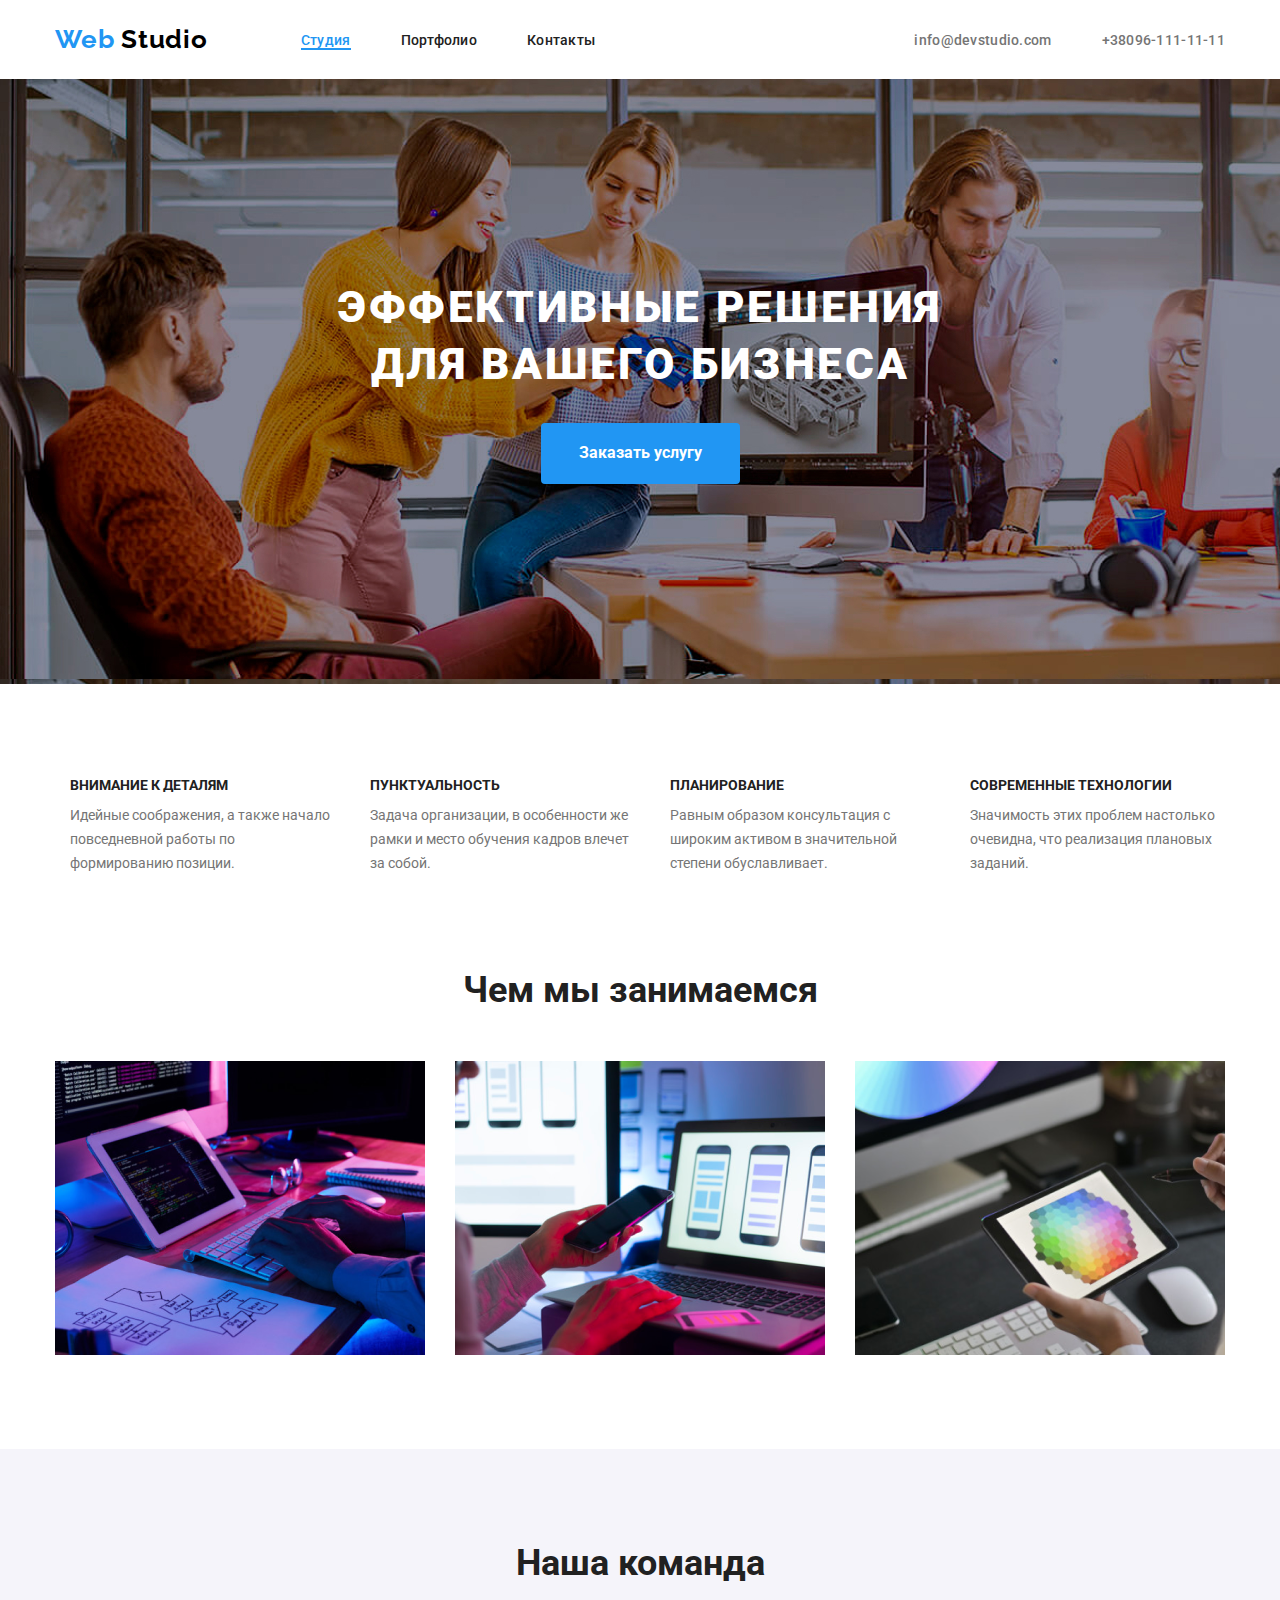
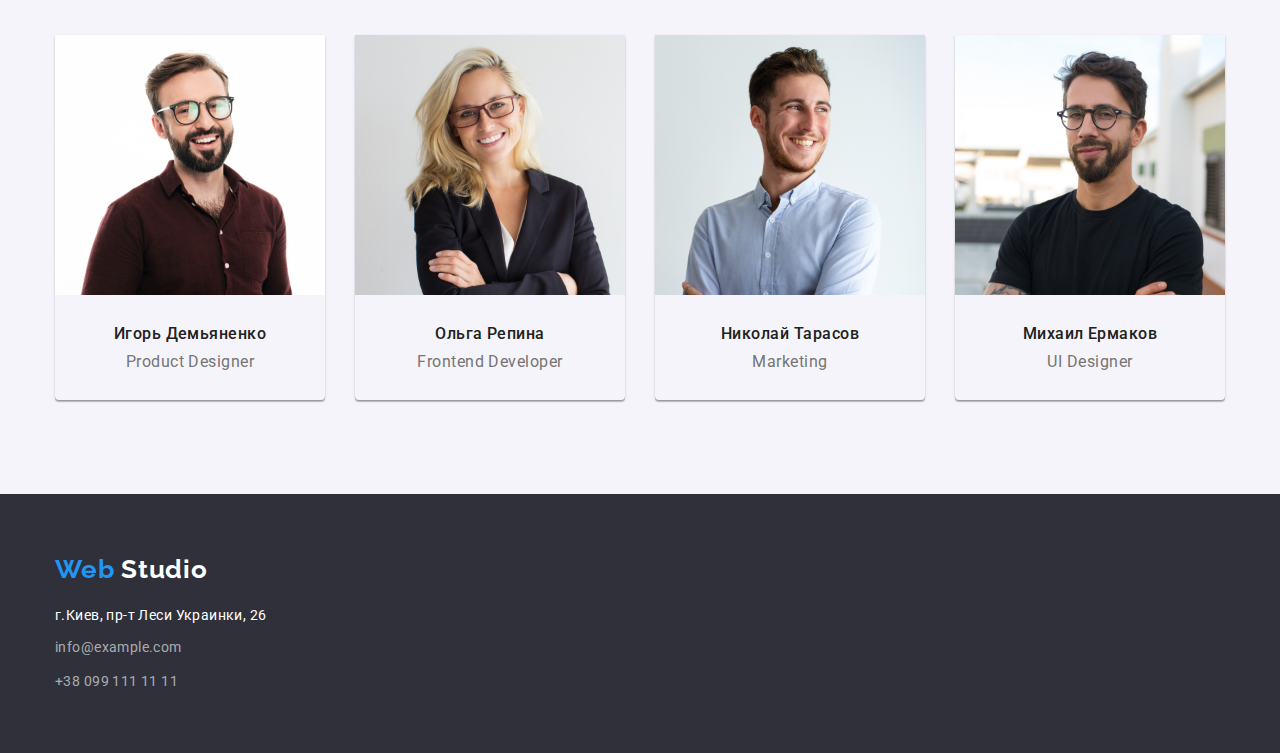
==== commit a4931de5: "правка" ====
--- a/index.html
+++ b/index.html
@@ -90,7 +90,7 @@
                         <div class="feature-list-div">
                             <h3 class="title">Современные технологии</h3>
                             <p class="text">Значимость этих проблем настолько очевидна, что реализация плановых заданий.</p>
-                        <div
+                        </div>
                     </li>
                 </ul>
            
@@ -104,13 +104,13 @@
 
                     <ul class="work-team">
                         <li class="li">
-                            <img src="./img/work-team/img.png" alt="Desktop applications" width="370" height="294">
+                            <img src="./img/work-team/desktop-applications.png" alt="Desktop applications" width="370" height="294">
                         </li>
                         <li class="li">
-                            <img src="./img/work-team/img (1).png" alt="Mobile applications" width="370" height="294">
+                            <img src="./img/work-team/mobile-applications.png" alt="Mobile applications" width="370" height="294">
                         </li>
                         <li class="li">
-                            <img src="./img/work-team/img (2).png" alt="Design solutions" width="370" height="294">
+                            <img src="./img/work-team/design-solutions.png" alt="Design solutions" width="370" height="294">
                         </li>
                     </ul>
             
--- a/css/style.css
+++ b/css/style.css
@@ -43,7 +43,6 @@
 
 /*===========Body=========*/
 .page {
-  /* width: 1600px; */
   background-color: var(--bacground-color);
   color: var(--primary-text-color);
   font-family: var(--font-text-title);
@@ -178,16 +177,14 @@
 
 /*========== Hero =========*/
 .hero {
-  width: 1600px;
+  max-width: 1600px;
+  margin: 0 auto;
   text-align: center;
   padding-top: 200px;
   padding-bottom: 200px;
   background: url('../img/Hero.jpg'), rgba(47, 48, 58, 0.4);
 }
 .hero-div {
-  display: flex;
-  flex-direction: column;
-  align-items: center;
   width: 696px;
   margin-left: auto;
   margin-right: auto;
@@ -332,7 +329,6 @@
 /*---Footer---*/
 
 .footer {
-  width: 1600px;
   display: flex;
   background-color: #2f303a;
   padding: 60px 0px;
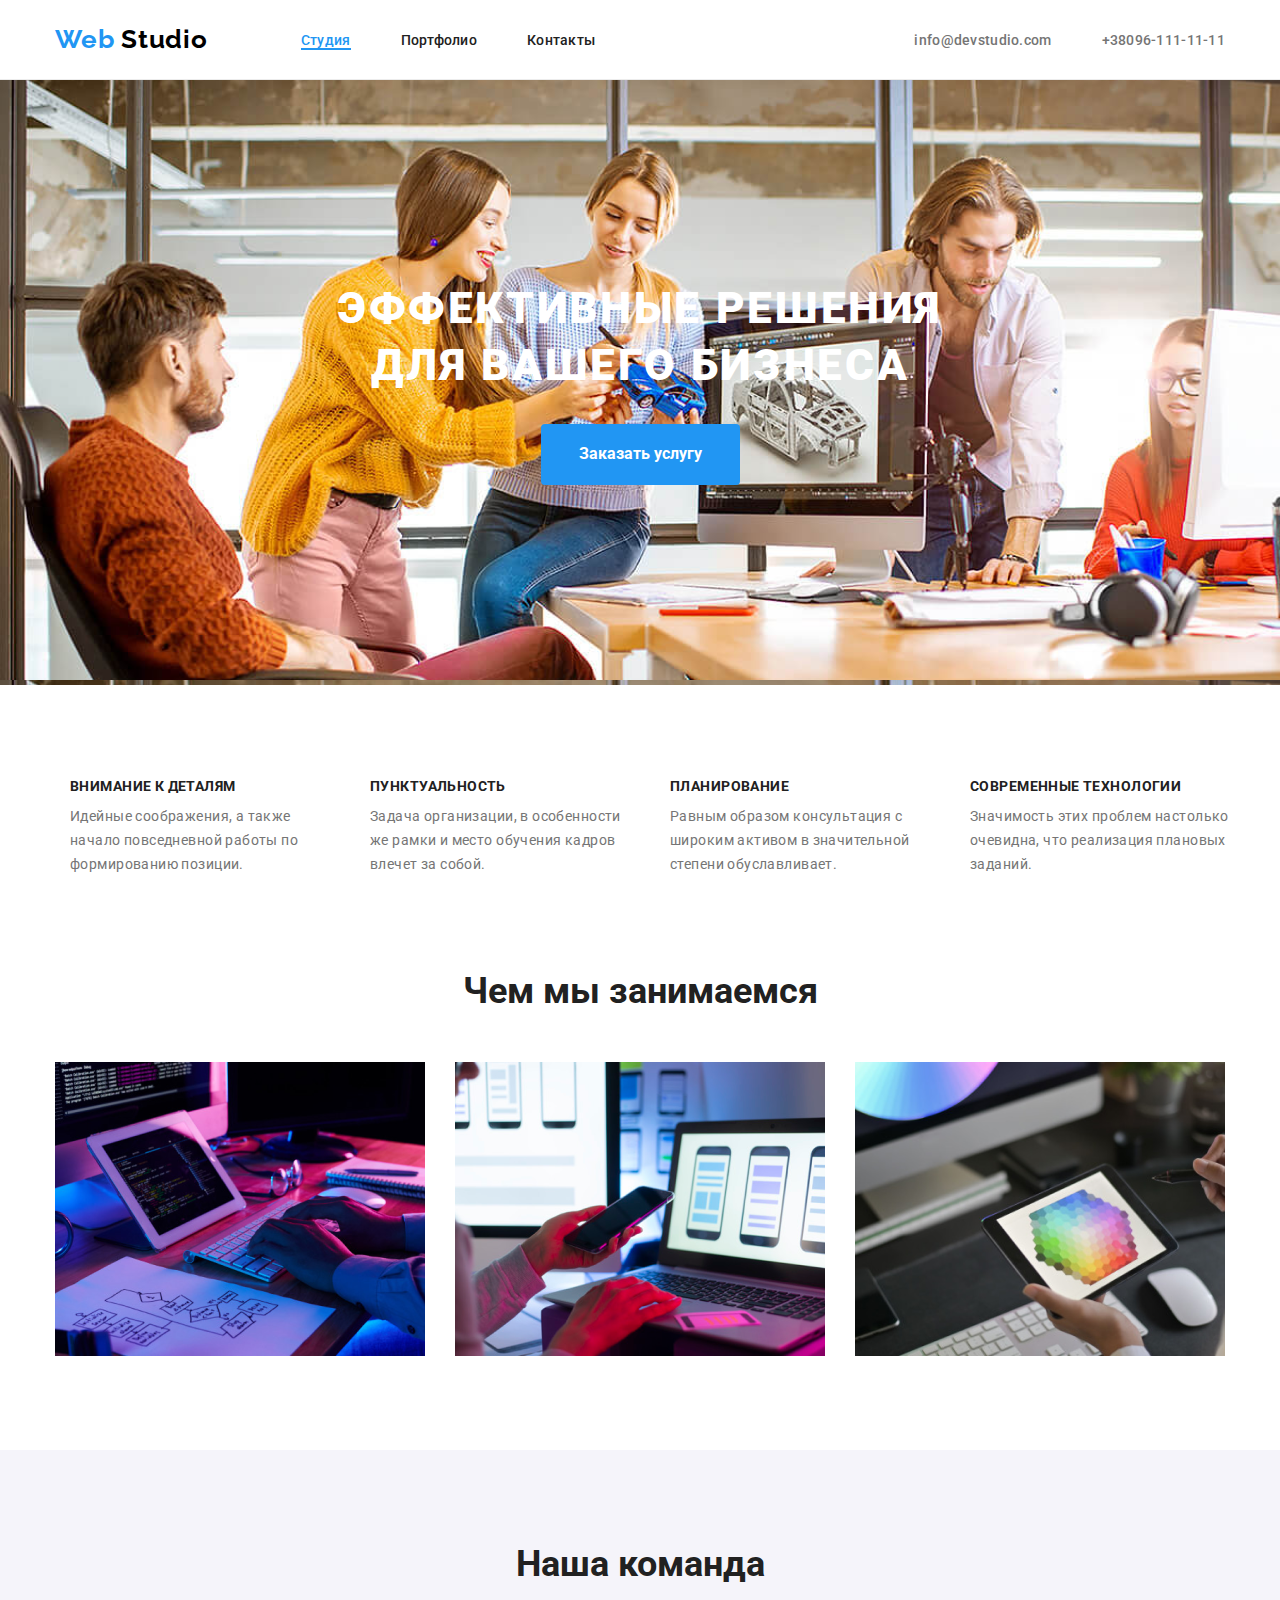
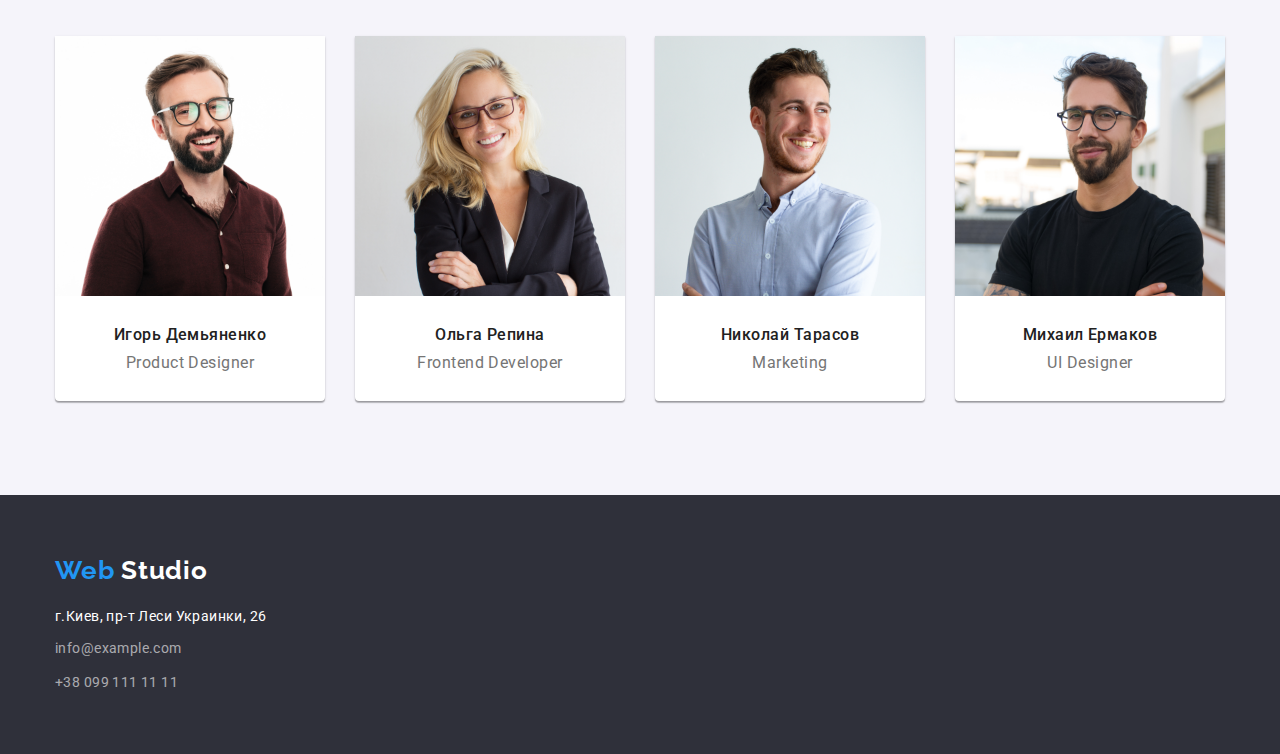
==== commit 8726ef3f: "Правки" ====
--- a/index.html
+++ b/index.html
@@ -39,7 +39,7 @@
 
                 <ul class="nav-contact list">
                     <li class="li">
-                        <a href="mail:vladzajcenko077@gmail.com" class="mail">info@devstudio.com</a>
+                        <a href="mail:vladzajcenko077@gmail.com" class="mail"> info@devstudio.com</a>
                     </li>
                     <li class="li">
                         <a href="tel:+380976814617" class="tel">+38096-111-11-11</a>
@@ -67,30 +67,30 @@
                 
                 <ul class="feature-list">
                     <li class="li">
-                        <div class="feature-list-div">
+                        
                             <h3 class="title">Внимание к деталям</h3>
                             <p class="text">Идейные соображения, а также начало повседневной работы по формированию позиции.</p>
-                        </div>
+                        
                     </li>
                     <li class="li">
-                        <div class="feature-list-div">
+                        
                             <h3 class="title">Пунктуальность</h3>
                             <p class="text">Задача организации, в особенности же рамки и место обучения кадров  влечет за собой.
                             </p>
-                        </div>
+                        
                     </li>
                     <li class="li">
-                        <div class="feature-list-div">
+                        
                             <h3 class="title">Планирование</h3>
                             <p class="text">Равным образом консультация с широким активом в значительной степени обуславливает.
                             </p>
-                        </div>
+                        
                     </li>
                     <li class="li">
-                        <div class="feature-list-div">
+                        
                             <h3 class="title">Современные технологии</h3>
                             <p class="text">Значимость этих проблем настолько очевидна, что реализация плановых заданий.</p>
-                        </div>
+                        
                     </li>
                 </ul>
            
--- a/css/style.css
+++ b/css/style.css
@@ -65,10 +65,8 @@
   align-items: center;
 }
 header {
-  width: 1200px;
   padding: 24px 0;
-  margin-left: auto;
-  margin-right: auto;
+  border-bottom: 1px solid #ececec;
 }
 .header .container {
   display: flex;
@@ -182,8 +180,9 @@
   text-align: center;
   padding-top: 200px;
   padding-bottom: 200px;
-  background: url('../img/Hero.jpg'), rgba(47, 48, 58, 0.4);
-}
+  background-image: url('../img/hero.png');
+}
+
 .hero-div {
   width: 696px;
   margin-left: auto;
@@ -218,11 +217,7 @@
 }
 /*---Feature---*/
 .section.feature {
-  padding-left: 15px;
-  padding-right: 15px;
   padding-top: 94px;
-  margin-left: auto;
-  margin-right: auto;
   padding-bottom: 47px;
 }
 .feature-list {
@@ -234,7 +229,6 @@
 .feature-list .li {
   margin-right: 30px;
   flex-basis: calc(100% / 4 - 30px);
-  width: 270px;
 }
 .feature-list .li:last-child {
   margin-right: 0px;
@@ -245,6 +239,7 @@
   font-weight: 700;
   font-size: 14px;
   line-height: 1.14;
+  letter-spacing: 0.03em;
   text-transform: uppercase;
 }
 .feature-list .text {
@@ -253,6 +248,7 @@
   font-weight: 400;
   font-size: 14px;
   line-height: 1.7;
+  letter-spacing: 0.03em;
 
   margin-top: 10px;
 }
@@ -260,11 +256,7 @@
 /*---Work Team---*/
 
 .section.work {
-  padding-left: 15px;
-  padding-right: 15px;
   padding-top: 47px;
-  margin-left: auto;
-  margin-right: auto;
   padding-bottom: 94px;
 }
 .work-team {
@@ -277,14 +269,11 @@
 .work-team .li {
   margin-left: 30px;
   flex-basis: calc((100% - 90px) / 3);
-  width: 370px;
 }
 
 /*---Our-team---*/
 
 .section.team {
-  margin-left: auto;
-  margin-right: auto;
   background: #f5f4fa;
   padding: 94px 0px;
 }
@@ -296,10 +285,11 @@
 .team-list .li {
   text-align: center;
   margin-right: 30px;
-  width: 270px;
   flex-basis: calc(100% / 4 - 30px);
   box-shadow: 0px 1px 3px rgba(0, 0, 0, 0.12), 0px 1px 1px rgba(0, 0, 0, 0.14), 0px 2px 1px rgba(0, 0, 0, 0.2);
   border-radius: 0px 0px 4px 4px;
+
+  background-color: var(--bacground-color);
 }
 
 .team-list-div {
@@ -329,11 +319,12 @@
 /*---Footer---*/
 
 .footer {
-  display: flex;
   background-color: #2f303a;
   padding: 60px 0px;
 }
-
+.footer-container-left {
+  width: 270px;
+}
 .footer .logo {
   color: #ffffff;
   font-family: var(--font-text-logo);
@@ -343,41 +334,46 @@
   letter-spacing: 0.03em;
 
   text-decoration: none;
-  margin-right: 0px;
+  margin-right: 0;
 }
 /*---Addres---*/
 .addres-list {
   display: flex;
 }
-.footer-container-left {
-  width: 231px;
-}
 .footer-list {
   margin-top: 20px;
 }
 .footer-list-link {
   margin-top: 10px;
 }
-
+.footer-list-link:first-child {
+  margin-top: 0px;
+}
 .footer .addres {
   color: #ffffff;
+
   font-family: var(--font-text-title);
   font-size: 14px;
   font-weight: 400;
   font-style: normal;
+
   line-height: 1.4;
   letter-spacing: 0.03em;
+
   text-decoration: none;
 }
 .footer .mail,
 .footer .tel {
   color: rgba(255, 255, 255, 0.6);
+
   font-family: var(--font-text-title);
   font-size: 14px;
   font-weight: 400;
   font-style: normal;
+
   line-height: 1.7;
   letter-spacing: 0.03em;
+
   text-decoration: none;
 }
 .footer .mail:hover,
@@ -388,36 +384,26 @@
 .footer .tel:focus {
   color: var(--secondary-color);
 }
-
-/*---PORTFOLIO---*/
-
-.header.portfolio {
-  border-bottom: 1px solid #ececec;
-}
-
-/*---CONTENT---*/
-
+/*==========================================================PORTFOLIO=============================================*/
 .content {
-  width: 1200px;
-  margin-left: auto;
-  margin-right: auto;
-  margin-top: 94px;
-  margin-bottom: 94px;
-}
-
+  padding-top: 94px;
+  padding-bottom: 94px;
+}
 /*---Filter-list---*/
 
 .filter-list {
   display: flex;
   justify-content: center;
-  padding-top: 94px;
-}
-.filter-list .li {
-  margin-left: 10px;
-}
-.filter-list .li:first-child {
+  /* padding-top: 94px; */
+  margin-right: -8px;
+}
+.filter-list .button {
+  margin-right: 8px;
+  flex-basis: calc(100% / 5 - 8px);
+}
+/* .filter-list .li:first-child {
   margin-left: 0px;
-}
+} */
 .filter-list .button {
   justify-content: center;
   align-items: center;
@@ -441,11 +427,6 @@
 }
 
 /*---Work-list---*/
-.container-list {
-  width: 1200px;
-  margin-left: auto;
-  margin-right: auto;
-}
 .work-list {
   display: flex;
   flex-wrap: wrap;
@@ -453,15 +434,21 @@
 
   margin-left: -30px;
   margin-top: -30px;
-  padding-top: 50px;
-  padding-bottom: 94px;
-}
+  margin-top: 50px;
+}
+.work-list .link {
+  text-decoration: none;
+}
+
 .work-list-item {
   /* flex-basis: calc(100% / 3 - 30px); */
-  flex-basis: calc((100% - 90px) / 3);
   margin-left: 30px;
   margin-top: 30px;
+  flex-basis: calc((100% - 90px) / 3);
   border: 2px solid #eeeeee;
+}
+.work-list-name {
+  padding: 20px 24px;
 }
 .work-list .title {
   color: var(--title-text-color);
@@ -470,9 +457,6 @@
   font-weight: 700;
   line-height: 2;
   letter-spacing: 0.06em;
-
-  margin-top: 20px;
-  margin-left: 24px;
 }
 .work-list .text {
   color: var(--paragraph-color);
@@ -483,9 +467,4 @@
   letter-spacing: 0.03em;
 
   margin-top: 4px;
-  margin-bottom: 20px;
-  margin-left: 24px;
-}
-.work-list .link {
-  text-decoration: none;
-}
+}
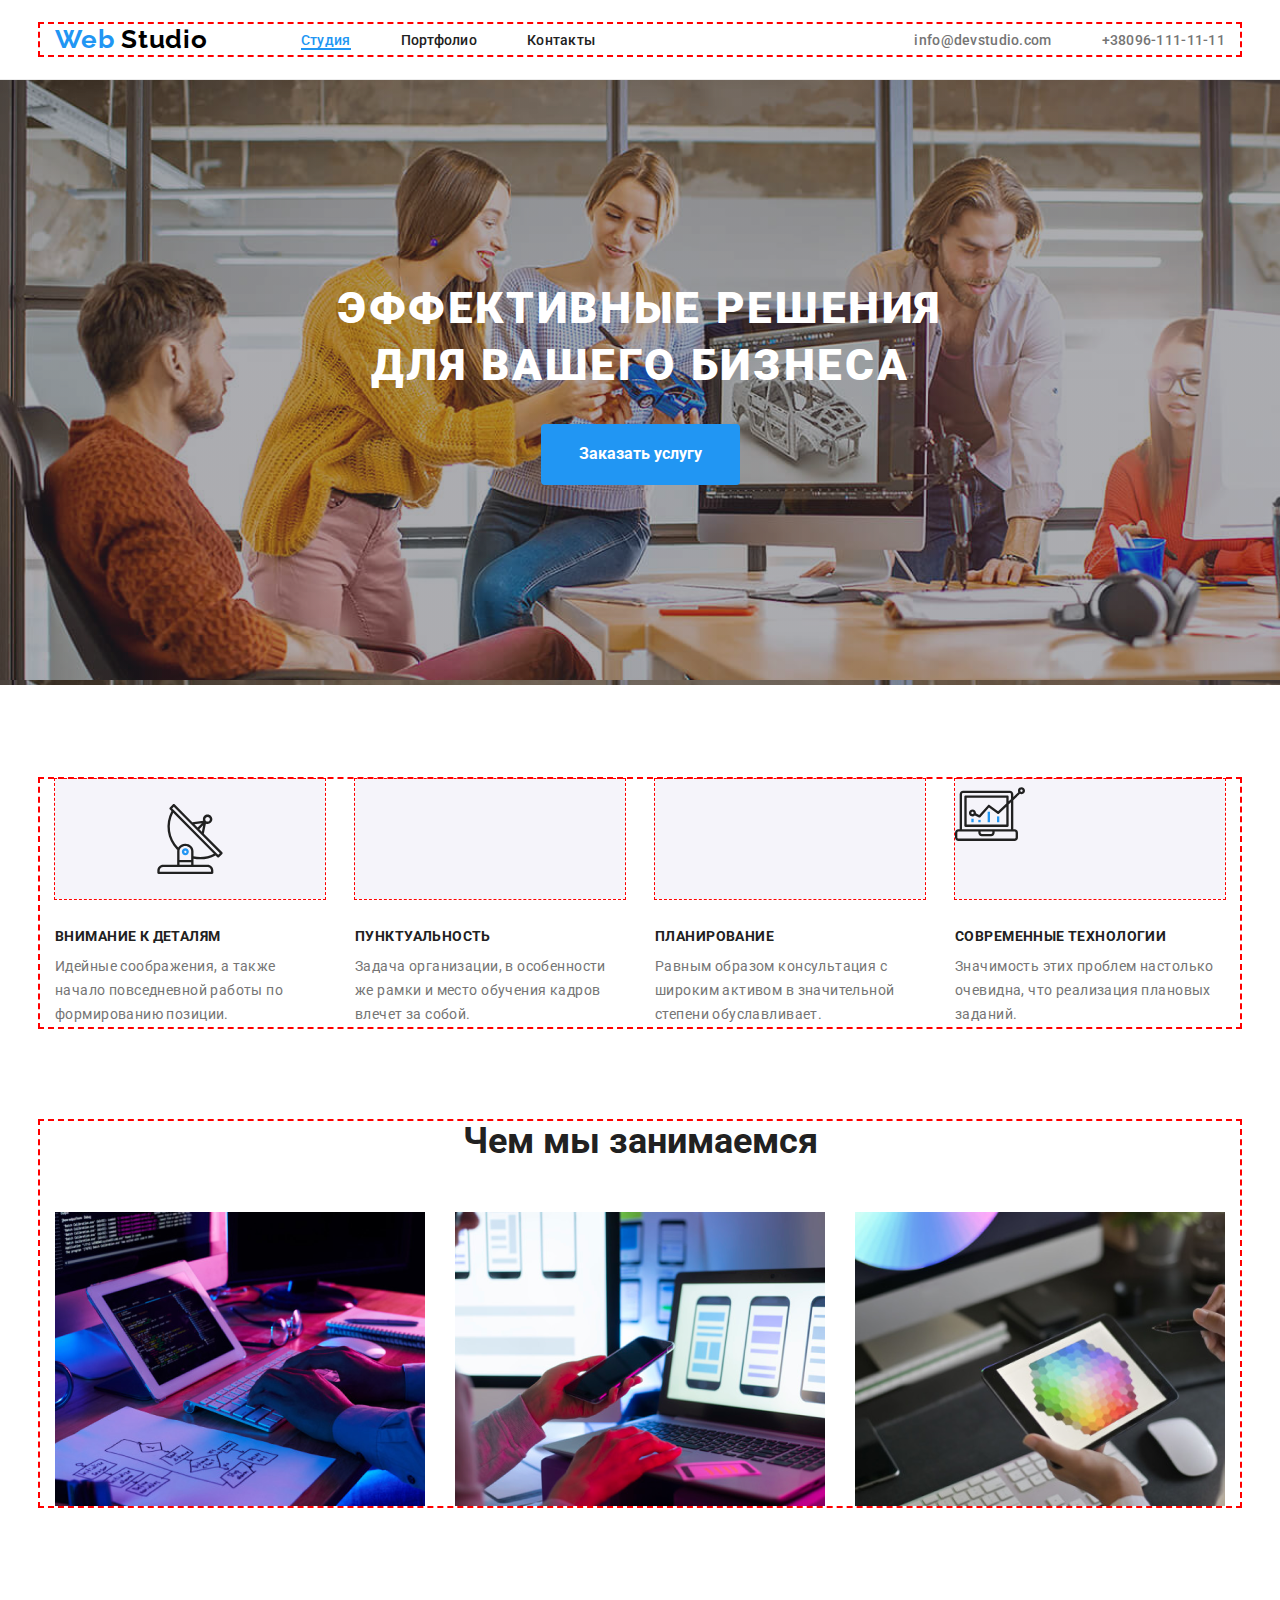
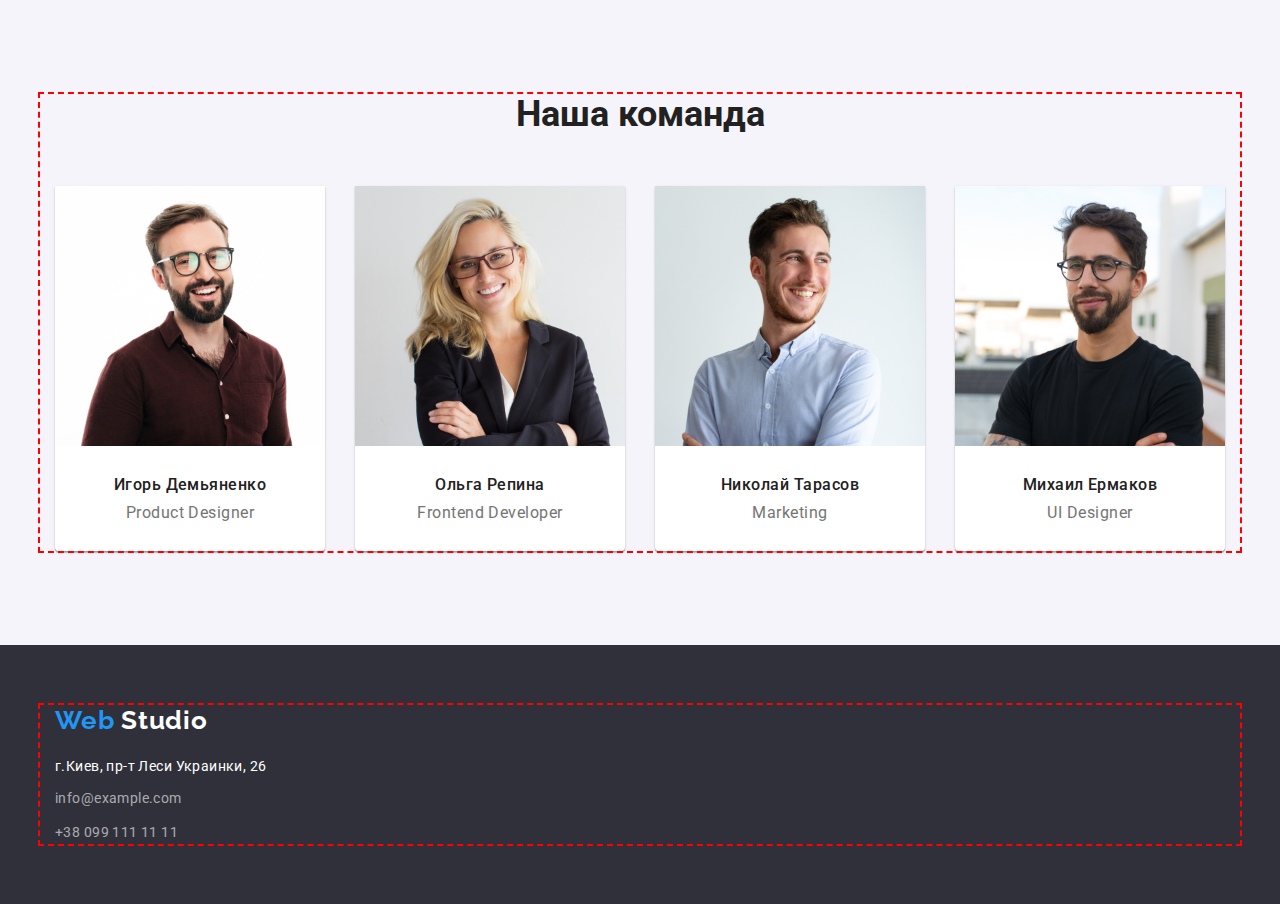
==== commit cc8257ff: "Правки" ====
--- a/index.html
+++ b/index.html
@@ -67,27 +67,35 @@
                 
                 <ul class="feature-list">
                     <li class="li">
-                        
+                        <div class="feature-icon icon1">
+
+                        </div>
                             <h3 class="title">Внимание к деталям</h3>
                             <p class="text">Идейные соображения, а также начало повседневной работы по формированию позиции.</p>
                         
                     </li>
                     <li class="li">
-                        
+                        <div class="feature-icon icon2">
+                        
+                        </div>
                             <h3 class="title">Пунктуальность</h3>
                             <p class="text">Задача организации, в особенности же рамки и место обучения кадров  влечет за собой.
                             </p>
                         
                     </li>
                     <li class="li">
-                        
+                        <div class="feature-icon icon3">
+                        
+                        </div>
                             <h3 class="title">Планирование</h3>
                             <p class="text">Равным образом консультация с широким активом в значительной степени обуславливает.
                             </p>
                         
                     </li>
                     <li class="li">
-                        
+                    <div class="feature-icon icon4">
+                        <img src="./img/icon-feature/diagram.svg" alt="diagrama">
+                    </div>
                             <h3 class="title">Современные технологии</h3>
                             <p class="text">Значимость этих проблем настолько очевидна, что реализация плановых заданий.</p>
                         
--- a/css/style.css
+++ b/css/style.css
@@ -7,6 +7,7 @@
   --secondary-color: #2196f3;
   --paragraph-color: #757575;
   --bacground-color: #ffffff;
+  --pt-: padding:94px;
 }
 * {
   margin: 0px;
@@ -38,7 +39,7 @@
   padding-right: 15px;
   margin-left: auto;
   margin-right: auto;
-  /* outline: 2px dashed red; */
+  outline: 2px dashed red;
 }
 
 /*===========Body=========*/
@@ -180,7 +181,7 @@
   text-align: center;
   padding-top: 200px;
   padding-bottom: 200px;
-  background-image: url('../img/hero.png');
+  background: linear-gradient(rgba(47, 48, 58, 0.4), rgba(47, 48, 58, 0.4)), url(../img/hero.png);
 }
 
 .hero-div {
@@ -226,12 +227,30 @@
   display: flex;
   margin-right: -30px;
 }
-.feature-list .li {
+.feature-list .li:not(:last-child) {
   margin-right: 30px;
   flex-basis: calc(100% / 4 - 30px);
 }
-.feature-list .li:last-child {
-  margin-right: 0px;
+.feature-icon {
+  width: 270px;
+  height: 120px;
+  background-color: #f5f4fa;
+  outline: 1px dashed red;
+  margin-bottom: 30px;
+  background-repeat: no-repeat;
+  background-position: center;
+}
+.icon1{
+  background-image: url('../img/icon-feature/antenna.svg');
+}
+.icon2{
+  
+}
+.icon3{
+  
+}
+.icon4{
+  
 }
 .feature-list .title {
   color: var(--title-text-color);
@@ -396,6 +415,7 @@
   justify-content: center;
   /* padding-top: 94px; */
   margin-right: -8px;
+  padding-bottom: 50px;
 }
 .filter-list .button {
   margin-right: 8px;
@@ -434,7 +454,6 @@
 
   margin-left: -30px;
   margin-top: -30px;
-  margin-top: 50px;
 }
 .work-list .link {
   text-decoration: none;
